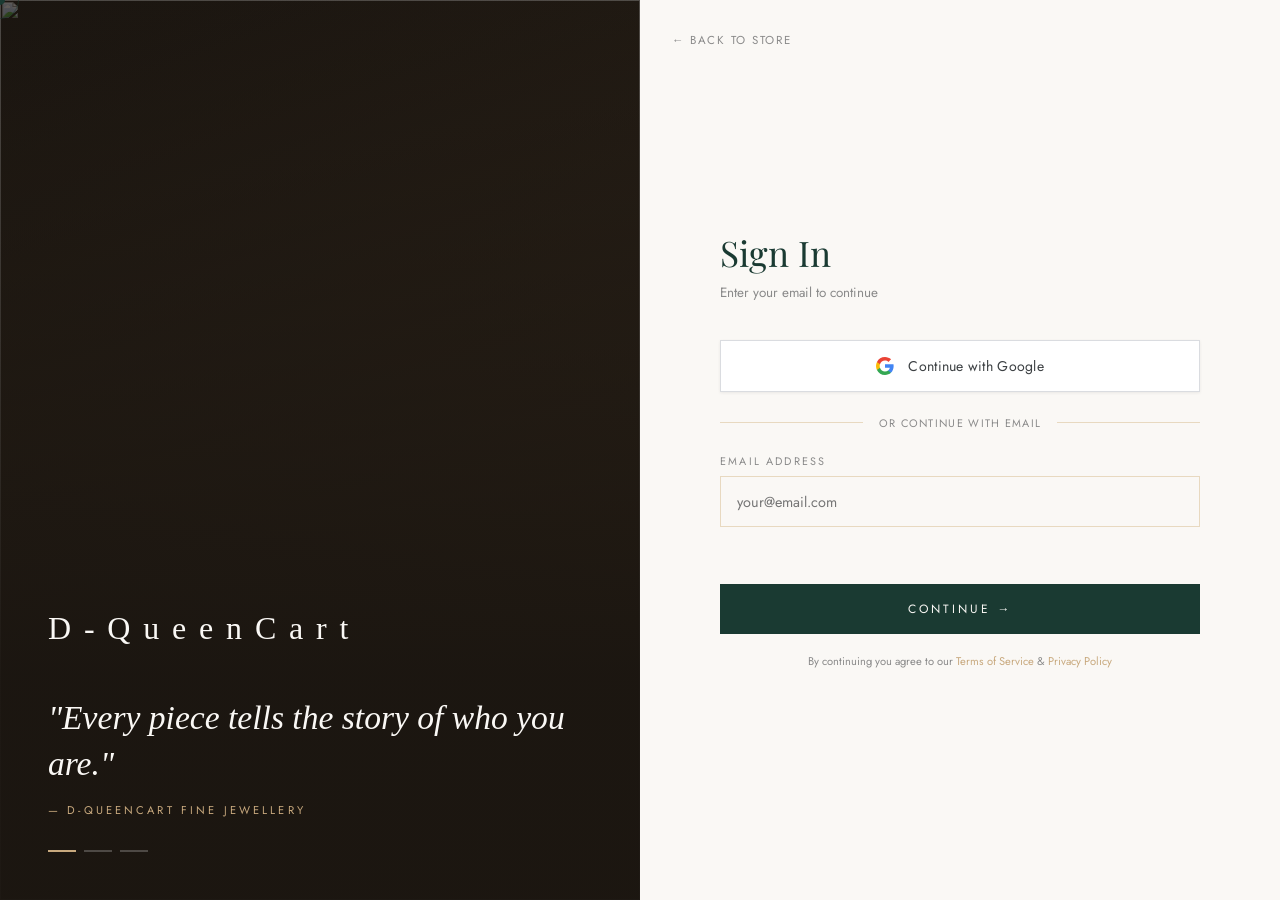
==== admin.html @ 00c786f9 "Initial commit: Add Vercel config and bug fixes for coupons, cart, admin panel" ====
<!DOCTYPE html>
<html lang="en">

<head>
  <meta charset="UTF-8" />
  <meta name="viewport" content="width=device-width,initial-scale=1.0" />
  <title>D-QueenCart — Admin Dashboard</title>
  <link rel="icon" type="image/png" href="favicon.png?v=2">
  <link rel="shortcut icon" href="favicon.png?v=2">
  <link rel="apple-touch-icon" href="favicon.png?v=2">
  <link
    href="https://fonts.googleapis.com/css2?family=Cormorant+Garamond:ital,wght@0,300;0,400&family=Jost:wght@300;400;500&display=swap"
    rel="stylesheet" />
  <script src="https://cdn.jsdelivr.net/npm/chart.js"></script>
  <style>
    :root {
      --cream: #faf8f5;
      --gold: #c8a97e;
      --gold-light: #e8d9c0;
      --dark: #1a3a32;
      --muted: #8a8a8a;
      --sidebar: #0e2a23;
      --error: #c0392b;
      --success: #27ae60
    }

    *,
    *::before,
    *::after {
      margin: 0;
      padding: 0;
      box-sizing: border-box
    }

    body {
      font-family: 'Jost', sans-serif;
      background: #f2ede6;
      color: var(--dark);
      display: flex;
      min-height: 100vh;
    }

    .sidebar {
      width: 240px;
      background: var(--sidebar);
      padding: 2rem 0;
      display: flex;
      flex-direction: column;
      flex-shrink: 0;
      position: fixed;
      top: 0;
      left: 0;
      bottom: 0;
      z-index: 100;
      overflow-y: auto
    }

    .sidebar-logo {
      font-family: 'Cormorant Garamond', serif;
      font-size: 1.5rem;
      font-weight: 300;
      letter-spacing: .3em;
      color: var(--cream);
      padding: 0 1.8rem 2rem;
      border-bottom: 1px solid rgba(255, 255, 255, .07)
    }

    .sidebar-logo small {
      display: block;
      font-family: 'Jost', sans-serif;
      font-size: .6rem;
      letter-spacing: .2em;
      color: var(--muted);
      margin-top: .2rem
    }

    .sidebar-nav {
      flex: 1;
      padding: 1.5rem 0
    }

    .nav-group-label {
      font-size: .58rem;
      letter-spacing: .25em;
      text-transform: uppercase;
      color: rgba(255, 255, 255, .3);
      padding: .5rem 1.8rem;
      margin-top: .5rem
    }

    .nav-item {
      display: flex;
      align-items: center;
      gap: .8rem;
      padding: .75rem 1.8rem;
      color: rgba(255, 255, 255, .55);
      font-size: .82rem;
      text-decoration: none;
      cursor: pointer;
      transition: all .2s;
      border-left: 2px solid transparent;
      user-select: none
    }

    .nav-item:hover {
      color: var(--cream);
      background: rgba(255, 255, 255, .04)
    }

    .nav-item.active {
      color: var(--gold);
      border-left-color: var(--gold);
      background: rgba(201, 169, 110, .07)
    }

    .nav-item .icon {
      font-size: 1rem;
      width: 20px;
      text-align: center;
      flex-shrink: 0
    }

    .sidebar-user {
      padding: 1.5rem 1.8rem;
      border-top: 1px solid rgba(255, 255, 255, .07)
    }

    .s-avatar {
      width: 36px;
      height: 36px;
      background: var(--gold);
      border-radius: 50%;
      display: flex;
      align-items: center;
      justify-content: center;
      color: white;
      font-size: .85rem;
      font-weight: 500;
      flex-shrink: 0
    }

    .s-info {
      display: flex;
      align-items: center;
      gap: .8rem
    }

    .s-name {
      font-size: .8rem;
      color: var(--cream)
    }

    .s-role {
      font-size: .65rem;
      color: var(--muted);
      letter-spacing: .1em
    }

    .main {
      flex: 1;
      margin-left: 240px;
      display: flex;
      flex-direction: column;
      min-width: 0
    }

    .topbar {
      background: white;
      padding: 1rem 2rem;
      display: flex;
      align-items: center;
      justify-content: space-between;
      border-bottom: 1px solid #ede8e0;
      position: sticky;
      top: 0;
      z-index: 50
    }

    .page-title {
      font-family: 'Cormorant Garamond', serif;
      font-size: 1.5rem;
      font-weight: 300
    }

    .topbar-right {
      display: flex;
      align-items: center;
      gap: 1rem
    }

    .topbar-btn {
      padding: .5rem 1.2rem;
      font-size: .72rem;
      letter-spacing: .15em;
      text-transform: uppercase;
      border: 1px solid var(--gold-light);
      background: transparent;
      color: var(--dark);
      cursor: pointer;
      transition: all .3s
    }

    .topbar-btn:hover {
      background: var(--dark);
      color: var(--cream);
      border-color: var(--dark)
    }

    .topbar-btn.primary {
      background: var(--gold);
      color: white;
      border-color: var(--gold)
    }

    .topbar-btn.primary:hover {
      background: var(--dark)
    }

    .notif-btn {
      width: 36px;
      height: 36px;
      border: 1px solid var(--gold-light);
      display: flex;
      align-items: center;
      justify-content: center;
      position: relative;
      cursor: pointer
    }

    .notif-dot {
      position: absolute;
      top: 6px;
      right: 6px;
      width: 7px;
      height: 7px;
      background: var(--gold);
      border-radius: 50%;
      display: none
    }

    .content {
      padding: 2rem;
      flex: 1
    }

    .panel {
      display: none
    }

    .panel.active {
      display: block
    }

    /* Stats */
    .stats-grid {
      display: grid;
      grid-template-columns: repeat(4, 1fr);
      gap: 1.2rem;
      margin-bottom: 2rem
    }

    .stat-card {
      background: white;
      padding: 1.5rem;
      border-bottom: 3px solid transparent;
      transition: border-color .3s
    }

    .stat-card:hover {
      border-bottom-color: var(--gold)
    }

    .stat-label {
      font-size: .65rem;
      letter-spacing: .2em;
      text-transform: uppercase;
      color: var(--muted);
      margin-bottom: .5rem
    }

    .stat-value {
      font-family: 'Cormorant Garamond', serif;
      font-size: 2rem;
      font-weight: 300;
      color: var(--dark)
    }

    .stat-sub {
      font-size: .72rem;
      margin-top: .3rem;
      color: var(--muted)
    }

    .stat-sub.up {
      color: var(--success)
    }

    .stat-sub.warn {
      color: #e67e22
    }

    /* Charts */
    .charts-grid {
      display: grid;
      grid-template-columns: 2fr 1fr;
      gap: 1.2rem;
      margin-bottom: 2rem
    }

    .chart-card {
      background: white;
      padding: 1.5rem
    }

    .chart-title {
      font-size: .8rem;
      letter-spacing: .15em;
      text-transform: uppercase;
      color: var(--muted);
      margin-bottom: 1.2rem
    }

    /* Card */
    .card {
      background: white;
      padding: 1.5rem;
      margin-bottom: 1.2rem
    }

    .card-header {
      display: flex;
      justify-content: space-between;
      align-items: center;
      margin-bottom: 1.2rem;
      flex-wrap: wrap;
      gap: .8rem
    }

    .card-title {
      font-size: .8rem;
      letter-spacing: .15em;
      text-transform: uppercase;
      color: var(--muted)
    }

    .tbl-wrap {
      overflow-x: auto
    }

    .table {
      width: 100%;
      border-collapse: collapse;
      min-width: 480px
    }

    .table th {
      font-size: .65rem;
      letter-spacing: .15em;
      text-transform: uppercase;
      color: var(--muted);
      text-align: left;
      padding: .6rem .8rem;
      border-bottom: 1px solid #ede8e0;
      white-space: nowrap
    }

    .table td {
      font-size: .82rem;
      padding: .75rem .8rem;
      border-bottom: 1px solid #f5f1eb;
      color: var(--dark);
      vertical-align: middle
    }

    .table tr:last-child td {
      border-bottom: none
    }

    .table tr:hover td {
      background: #faf8f4
    }

    .badge {
      display: inline-block;
      padding: .25rem .7rem;
      font-size: .65rem;
      letter-spacing: .1em;
      text-transform: uppercase;
      border-radius: 2px
    }

    .badge.pending {
      background: rgba(201, 169, 110, .15);
      color: #8a6420
    }

    .badge.confirmed {
      background: rgba(39, 174, 96, .12);
      color: #1a7a3e
    }

    .badge.shipped {
      background: rgba(52, 152, 219, .12);
      color: #1a5276
    }

    .badge.delivered {
      background: rgba(39, 174, 96, .2);
      color: #145a32
    }

    .badge.cancelled {
      background: rgba(192, 57, 43, .1);
      color: var(--error)
    }

    .badge.paid {
      background: rgba(39, 174, 96, .2);
      color: #145a32;
      cursor: pointer;
    }

    .badge.unpaid {
      background: rgba(192, 57, 43, .15);
      color: #8b2635;
      cursor: pointer;
    }

    .badge.unpaid:hover,
    .badge.paid:hover {
      filter: brightness(0.9);
      transform: scale(1.05);
    }

    .loading-cell {
      text-align: center;
      padding: 2rem;
      color: var(--muted);
      font-size: .82rem
    }

    .spinner {
      display: inline-block;
      width: 16px;
      height: 16px;
      border: 2px solid var(--gold-light);
      border-top-color: var(--gold);
      border-radius: 50%;
      animation: spin .7s linear infinite;
      vertical-align: middle;
      margin-right: .4rem
    }

    @keyframes spin {
      to {
        transform: rotate(360deg)
      }
    }

    .status-sel {
      padding: .3rem .6rem;
      border: 1px solid var(--gold-light);
      background: #f9f5ef;
      font-family: 'Jost', sans-serif;
      font-size: .75rem;
      color: var(--dark);
      outline: none;
      cursor: pointer;
      border-radius: 2px
    }

    /* Product form */
    .product-form {
      display: grid;
      grid-template-columns: 1fr 1fr;
      gap: 2rem;
      align-items: start
    }

    .fg {
      margin-bottom: 1rem
    }

    .fl {
      display: block;
      font-size: .68rem;
      letter-spacing: .2em;
      text-transform: uppercase;
      color: var(--muted);
      margin-bottom: .4rem
    }

    .fl em {
      color: var(--error);
      font-style: normal
    }

    .fi {
      width: 100%;
      padding: .75rem 1rem;
      background: #f9f5ef;
      border: 1px solid var(--gold-light);
      color: var(--dark);
      font-family: 'Jost', sans-serif;
      font-size: .88rem;
      outline: none;
      transition: border-color .3s
    }

    .fi:focus {
      border-color: var(--gold)
    }

    .fi.err {
      border-color: var(--error)
    }

    .fs {
      width: 100%;
      padding: .75rem 1rem;
      background: #f9f5ef;
      border: 1px solid var(--gold-light);
      color: var(--dark);
      font-family: 'Jost', sans-serif;
      font-size: .88rem;
      outline: none;
      cursor: pointer
    }

    .fs:focus {
      border-color: var(--gold)
    }

    .ft {
      width: 100%;
      padding: .75rem 1rem;
      background: #f9f5ef;
      border: 1px solid var(--gold-light);
      color: var(--dark);
      font-family: 'Jost', sans-serif;
      font-size: .88rem;
      outline: none;
      resize: vertical;
      min-height: 80px
    }

    .fhint {
      font-size: .68rem;
      color: var(--muted);
      margin-top: .3rem
    }

    .ferr-msg {
      font-size: .68rem;
      color: var(--error);
      margin-top: .3rem;
      display: none
    }

    .ferr-msg.show {
      display: block
    }

    .upload-zone {
      border: 2px dashed var(--gold-light);
      padding: 2.5rem;
      text-align: center;
      cursor: pointer;
      transition: border-color .3s;
      background: #faf8f4;
      position: relative
    }

    .upload-zone:hover,
    .upload-zone.drag-over {
      border-color: var(--gold);
      background: rgba(201, 169, 110, .05)
    }

    .upload-zone input {
      position: absolute;
      inset: 0;
      opacity: 0;
      cursor: pointer;
      width: 100%;
      height: 100%
    }

    .upload-icon {
      font-size: 2.5rem;
      margin-bottom: .5rem
    }

    .upload-text {
      font-size: .82rem;
      color: var(--muted);
      line-height: 1.6
    }

    .upload-preview {
      max-width: 100%;
      max-height: 200px;
      margin-top: 1rem;
      display: none;
      border: 1px solid var(--gold-light)
    }

    .btn-rmbg {
      display: none;
      margin-top: .8rem;
      padding: .5rem 1rem;
      background: rgba(201, 169, 110, .15);
      border: 1px solid var(--gold-light);
      font-size: .72rem;
      letter-spacing: .15em;
      color: var(--gold);
      cursor: pointer;
      text-transform: uppercase;
      transition: all .3s;
      width: 100%
    }

    .btn-rmbg:hover {
      background: var(--gold);
      color: white
    }

    .btn-submit {
      padding: .9rem 2rem;
      background: var(--dark);
      color: white;
      border: none;
      font-family: 'Jost', sans-serif;
      font-size: .72rem;
      letter-spacing: .2em;
      text-transform: uppercase;
      cursor: pointer;
      transition: background .3s;
      width: 100%;
      margin-top: .5rem
    }

    .btn-submit:hover {
      background: var(--gold)
    }

    .btn-submit:disabled {
      opacity: .5;
      cursor: not-allowed
    }

    .btn-sec {
      padding: .7rem 1.4rem;
      background: transparent;
      border: 1px solid var(--gold-light);
      color: var(--dark);
      font-family: 'Jost', sans-serif;
      font-size: .72rem;
      letter-spacing: .15em;
      text-transform: uppercase;
      cursor: pointer;
      transition: all .3s;
      width: 100%;
      margin-top: .5rem
    }

    .btn-sec:hover {
      border-color: var(--dark)
    }

    /* Products grid */
    .prod-grid {
      display: grid;
      grid-template-columns: repeat(3, 1fr);
      gap: 1.2rem
    }

    .prod-card {
      background: white;
      overflow: hidden;
      transition: box-shadow .2s
    }

    .prod-card:hover {
      box-shadow: 0 4px 20px rgba(0, 0, 0, .08)
    }

    .prod-card img {
      width: 100%;
      height: 180px;
      object-fit: contain;
      padding: 0.2rem;
      background: #fff;
      display: block
    }

    .prod-info {
      padding: 1rem
    }

    .prod-name {
      font-size: .88rem;
      font-weight: 500;
      margin-bottom: .2rem;
      white-space: nowrap;
      overflow: hidden;
      text-overflow: ellipsis
    }

    .prod-meta {
      font-size: .75rem;
      color: var(--muted);
      margin-bottom: .4rem
    }

    .prod-price {
      font-size: .82rem;
      color: var(--gold);
      margin-bottom: .6rem
    }

    .prod-actions {
      display: flex;
      gap: .5rem
    }

    .btn-edit {
      flex: 1;
      padding: .4rem;
      background: #f9f5ef;
      border: 1px solid var(--gold-light);
      font-size: .65rem;
      letter-spacing: .1em;
      text-transform: uppercase;
      cursor: pointer;
      transition: all .3s
    }

    .btn-edit:hover {
      background: var(--gold);
      color: white;
      border-color: var(--gold)
    }

    .btn-del {
      padding: .4rem .8rem;
      background: rgba(192, 57, 43, .08);
      border: 1px solid rgba(192, 57, 43, .2);
      font-size: .65rem;
      cursor: pointer;
      color: var(--error);
      transition: all .3s
    }

    .btn-del:hover {
      background: var(--error);
      color: white
    }

    /* Modal */
    .modal-overlay {
      position: fixed;
      inset: 0;
      background: rgba(0, 0, 0, .55);
      z-index: 9998;
      display: none;
      align-items: flex-start;
      justify-content: center;
      padding: 2rem;
      overflow-y: auto
    }

    .modal-overlay.show {
      display: flex
    }

    .modal {
      background: white;
      width: 100%;
      max-width: 620px;
      padding: 2rem;
      margin: auto
    }

    .modal-header {
      display: flex;
      justify-content: space-between;
      align-items: center;
      margin-bottom: 1.5rem;
      padding-bottom: 1rem;
      border-bottom: 1px solid var(--gold-light)
    }

    .modal-title {
      font-family: 'Cormorant Garamond', serif;
      font-size: 1.4rem;
      font-weight: 300
    }

    .modal-close {
      background: none;
      border: none;
      font-size: 1.2rem;
      cursor: pointer;
      color: var(--muted)
    }

    .modal-close:hover {
      color: var(--dark)
    }

    /* Filters */
    .search-input {
      padding: .6rem 1rem;
      border: 1px solid var(--gold-light);
      background: #f9f5ef;
      font-family: 'Jost', sans-serif;
      font-size: .82rem;
      outline: none;
      transition: border-color .3s
    }

    .search-input:focus {
      border-color: var(--gold)
    }

    /* Auth gate */
    .auth-gate {
      position: fixed;
      inset: 0;
      background: var(--sidebar);
      z-index: 9999;
      display: flex;
      align-items: center;
      justify-content: center
    }

    .ag-card {
      background: white;
      padding: 2.5rem;
      width: 420px;
      max-width: 95vw
    }

    .ag-err {
      font-size: .78rem;
      color: var(--error);
      margin-top: .6rem;
      padding: .6rem .8rem;
      background: rgba(192, 57, 43, .07);
      border: 1px solid rgba(192, 57, 43, .2);
      display: none
    }

    .ag-err.show {
      display: block
    }

    @keyframes shake {

      0%,
      100% {
        transform: translateX(0)
      }

      20%,
      60% {
        transform: translateX(-8px)
      }

      40%,
      80% {
        transform: translateX(8px)
      }
    }

    /* Toast */
    .toast {
      position: fixed;
      bottom: 2rem;
      right: 2rem;
      background: var(--dark);
      color: var(--cream);
      padding: 1rem 2rem;
      font-size: .82rem;
      z-index: 9999;
      transform: translateY(100px);
      opacity: 0;
      transition: all .4s;
      max-width: 340px
    }

    .toast.show {
      transform: translateY(0);
      opacity: 1
    }

    .toast.ok {
      background: var(--success)
    }

    .toast.bad {
      background: var(--error)
    }

    @media(max-width:1100px) {
      .stats-grid {
        grid-template-columns: repeat(2, 1fr)
      }

      .charts-grid {
        grid-template-columns: 1fr
      }

      .prod-grid {
        grid-template-columns: repeat(2, 1fr)
      }
    }

    @media(max-width:900px) {
      .product-form {
        grid-template-columns: 1fr
      }
    }

    @media(max-width:768px) {
      .sidebar {
        transform: translateX(-100%)
      }

      .main {
        margin-left: 0
      }
    }

    /* Custom Cursor */
    .cursor {
      position: fixed;
      width: 10px;
      height: 10px;
      background: var(--dark);
      border-radius: 50%;
      pointer-events: none;
      z-index: 10000;
      transform: translate(-50%, -50%);
      transition: transform 0.1s ease;
      display: none;
    }

    .cursor-follower {
      position: fixed;
      width: 38px;
      height: 38px;
      border: 1px solid var(--dark);
      border-radius: 50%;
      pointer-events: none;
      z-index: 9999;
      transform: translate(-50%, -50%);
      transition: all 0.15s ease;
      opacity: 0.5;
      display: none;
    }

    body.has-custom-cursor,
    body.has-custom-cursor *,
    body.has-custom-cursor a,
    body.has-custom-cursor button {
      cursor: none !important;
    }

    body.has-custom-cursor .cursor,
    body.has-custom-cursor .cursor-follower {
      display: block;
    }

    @media (pointer: coarse) {

      .cursor,
      .cursor-follower {
        display: none !important;
      }

      body.has-custom-cursor {
        cursor: auto !important;
      }
    }
  </style>
  <script src="luxury-ui.js"></script>
</head>

<body>

  <!-- Auth Gate Removed -->

  <!-- Edit Product Modal -->
  <div class="modal-overlay" id="editModal">
    <div class="modal">
      <div class="modal-header">
        <div class="modal-title">Edit Product</div>
        <button class="modal-close" onclick="closeEditModal()">✕</button>
      </div>
      <div class="fg"><label class="fl">Product Name <em>*</em></label><input type="text" class="fi" id="eName" /></div>
      <div style="display:grid;grid-template-columns:1fr 1fr;gap:.8rem">
        <div class="fg"><label class="fl">Category <em>*</em></label>
          <select class="fs" id="eCat">
            <option value="necklaces">Necklaces</option>
            <option value="rings">Rings</option>
            <option value="earrings">Earrings</option>
            <option value="studs">Studs</option>
            <option value="bracelets">Bracelets</option>
            <option value="anklets">Anklets</option>
            <option value="bangles">Bangles</option>
            <option value="hair-accessories">Hair Accessories</option>

            <option value="waist-chains">Waist Chains</option>
            <option value="scrunchies">Scrunchies</option>
          </select>
        </div>
      </div>
      <div style="display:grid;grid-template-columns:1fr 1fr;gap:.8rem">
        <div class="fg"><label class="fl">Price (₹) <em>*</em></label><input type="number" class="fi" id="ePrice"
            min="0" /></div>
        <div class="fg"><label class="fl">Old / MRP (₹)</label><input type="number" class="fi" id="eOldPrice" min="0" />
        </div>
      </div>
      <div style="display:grid;grid-template-columns:1fr 1fr;gap:.8rem">
        <div class="fg"><label class="fl">Badge</label>
          <select class="fs" id="eBadge">
            <option value="">None</option>
            <option value="New">New</option>
            <option value="Hot">Hot</option>
            <option value="Sale">Sale</option>
          </select>
        </div>
        <div class="fg"><label class="fl">Stock</label><input type="number" class="fi" id="eStock" min="0" /></div>
      </div>
      <div class="product-form" style="grid-template-columns: 1fr; gap: 1rem; margin-bottom: 1rem;">
        <div>
          <div class="fg">
            <label class="fl">Change Image</label>
            <div class="upload-zone" id="eUploadZone">
              <input type="file" id="eImageFile" accept="image/*" onchange="handleEditUpload(this)" />
              <div class="upload-icon">📸</div>
              <div class="upload-text">Drop image here or <strong>click to browse</strong></div>
            </div>
            <img class="upload-preview" id="eImgPrev" alt="Preview" style="max-height: 150px;" />
            <div id="eRmbgStatus" style="font-size:.68rem;margin:.4rem 0;color:var(--muted);display:none"></div>
            <button class="btn-rmbg" id="eRmbgBtn" onclick="eRemoveBackground()">✨ Remove Background (GPU)</button>
            <button class="btn-sec" id="eRmImgBtn" onclick="removeEditImage()" style="margin-top:.5rem;width:100%;font-size:.7rem;padding:.42rem;display:none">🗑️ Remove Current Image</button>
          </div>
          <div class="fg">
            <label class="fl">Or Image URL</label>
            <input type="text" class="fi" id="eImg" oninput="eImgPreview(this.value)" />
          </div>
        </div>
      </div>

      <button class="btn-submit" id="eSaveBtn" onclick="saveEdit()">Save Changes</button>
      <button class="btn-sec" onclick="closeEditModal()">Cancel</button>
    </div>
  </div>

  <div class="toast" id="toast"></div>

  <!-- Sidebar -->
  <aside class="sidebar">
    <div class="sidebar-logo">D-QueenCart <small>Admin Panel</small></div>
    <nav class="sidebar-nav">
      <div class="nav-group-label">Overview</div>
      <a class="nav-item active" onclick="showPanel('dashboard',this)"><span class="icon">📊</span> Dashboard</a>
      <a class="nav-item" onclick="showPanel('orders',this)"><span class="icon">🛍️</span> Orders <span id="pendingPill"
          style="display:none;margin-left:auto;background:var(--gold);color:white;font-size:.6rem;padding:.1rem .5rem;border-radius:10px"></span></a>
      <div class="nav-group-label">Catalogue</div>
      <a class="nav-item" onclick="showPanel('products',this)"><span class="icon">💎</span> Products</a>
      <a class="nav-item" onclick="showPanel('addProduct',this)"><span class="icon">➕</span> Add Product</a>
      <a class="nav-item" onclick="showPanel('bulkAI',this)"><span class="icon">🤖</span> AI Bulk Upload</a>
      <div class="nav-group-label">Customers</div>
      <a class="nav-item" onclick="showPanel('users',this)"><span class="icon">👥</span> Customers</a>
      <div class="nav-group-label">Settings</div>
      <a class="nav-item" href="index.html"><span class="icon">🌐</span> View Site</a>
      <a class="nav-item" onclick="logout()"><span class="icon">🚪</span> Logout</a>
    </nav>
    <div class="sidebar-user">
      <div class="s-info">
        <div class="s-avatar">A</div>
        <div>
          <div class="s-name">Admin</div>
          <div class="s-role">Super Admin</div>
        </div>
      </div>
    </div>
  </aside>

  <main class="main">
    <div class="topbar">
      <h1 class="page-title" id="panelTitle">Dashboard</h1>
      <div class="topbar-right">
        <div class="notif-btn" title="Notifications">🔔<div class="notif-dot" id="notifDot"></div>
        </div>
        <button class="topbar-btn primary"
          onclick="showPanel('addProduct',document.querySelector('[onclick*=addProduct]'))">+ Add Product</button>
      </div>
    </div>

    <div class="content">

      <!-- DASHBOARD -->
      <div class="panel active" id="panel-dashboard">
        <div class="stats-grid">
          <div class="stat-card">
            <div class="stat-label">Total Revenue</div>
            <div class="stat-value" id="sRevenue">—</div>
            <div class="stat-sub up" id="sRevSub">Loading…</div>
          </div>
          <div class="stat-card">
            <div class="stat-label">Total Orders</div>
            <div class="stat-value" id="sOrders">—</div>
            <div class="stat-sub warn" id="sOrdSub">Loading…</div>
          </div>
          <div class="stat-card">
            <div class="stat-label">Customers</div>
            <div class="stat-value" id="sUsers">—</div>
            <div class="stat-sub" id="sUserSub">Loading…</div>
          </div>
          <div class="stat-card">
            <div class="stat-label">Products</div>
            <div class="stat-value" id="sProds">—</div>
            <div class="stat-sub" id="sProdSub">Loading…</div>
          </div>
        </div>
        <div class="charts-grid">
          <div class="chart-card">
            <div class="chart-title">Revenue by Category (₹)</div><canvas id="revenueChart" height="110"></canvas>
          </div>
          <div class="chart-card">
            <div class="chart-title">Orders by Status</div><canvas id="statusChart" height="110"></canvas>
          </div>
        </div>
        <div class="card">
          <div class="card-header">
            <div class="card-title">Recent Orders</div>
            <button class="topbar-btn" onclick="showPanel('orders',document.querySelector('[onclick*=orders]'))">View
              All →</button>
          </div>
          <div class="tbl-wrap">
            <table class="table">
              <thead>
                <tr>
                  <th>ID</th>
                  <th>Customer</th>
                  <th>Items</th>
                  <th>Total</th>
                  <th>Status</th>
                  <th>Payment</th>
                  <th>Date</th>
                </tr>
              </thead>
              <tbody id="recentBody">
                <tr>
                  <td colspan="6" class="loading-cell"><span class="spinner"></span> Loading…</td>
                </tr>
              </tbody>
            </table>
          </div>
        </div>
      </div>

      <!-- ORDERS -->
      <div class="panel" id="panel-orders">
        <div class="card">
          <div class="card-header">
            <div class="card-title">All Orders (<span id="orderCount">0</span>)</div>
            <div style="display:flex;gap:.6rem;flex-wrap:wrap">
              <select class="search-input" id="ordStatusFilter" onchange="filterOrders()" style="width:auto">
                <option value="">All Statuses</option>
                <option value="pending">Pending</option>
                <option value="confirmed">Confirmed</option>
                <option value="shipped">Shipped</option>
                <option value="delivered">Delivered</option>
                <option value="cancelled">Cancelled</option>
              </select>
              <input class="search-input" id="ordSearch" placeholder="Search customer…" oninput="filterOrders()"
                style="width:200px" />
            </div>
          </div>
          <div class="tbl-wrap">
            <table class="table">
              <thead>
                <tr>
                  <th>ID</th>
                  <th>Customer</th>
                  <th>Phone</th>
                  <th>Items</th>
                  <th>Total</th>
                  <th>Status</th>
                  <th>Payment</th>
                  <th>Date</th>
                  <th></th>
                </tr>
              </thead>
              <tbody id="ordersBody">
                <tr>
                  <td colspan="8" class="loading-cell"><span class="spinner"></span> Loading…</td>
                </tr>
              </tbody>
            </table>
          </div>
        </div>
      </div>

      <!-- PRODUCTS -->
      <div class="panel" id="panel-products">
        <div class="card">
          <div class="card-header">
            <div class="card-title">All Products (<span id="prodCount">0</span>)</div>
            <div style="display:flex;gap:.6rem;flex-wrap:wrap">
              <select class="search-input" id="prodCatFilter" onchange="filterProducts()" style="width:auto">
                <option value="">All Categories</option>
                <option value="necklaces">Necklaces</option>
                <option value="rings">Rings</option>
                <option value="earrings">Earrings</option>
                <option value="studs">Studs</option>
                <option value="bracelets">Bracelets</option>
                <option value="anklets">Anklets</option>
                <option value="bangles">Bangles</option>
                <option value="hair-accessories">Hair Accessories</option>

                <option value="waist-chains">Waist Chains</option>
                <option value="scrunchies">Scrunchies</option>
              </select>
              <input class="search-input" id="prodSearch" placeholder="Search name…" oninput="filterProducts()"
                style="width:180px" />
              <button class="topbar-btn primary"
                onclick="showPanel('addProduct',document.querySelector('[onclick*=addProduct]'))">+ Add New</button>
            </div>
          </div>
          <div class="prod-grid" id="prodGrid">
            <div style="grid-column:1/-1;text-align:center;padding:3rem;color:var(--muted)"><span
                class="spinner"></span> Loading…</div>
          </div>
        </div>
      </div>

      <!-- ADD PRODUCT -->
      <div class="panel" id="panel-addProduct">
        <div class="card">
          <div class="card-header">
            <div class="card-title">Add New Product</div>
          </div>
          <div class="product-form">
            <div>
              <div class="fg">
                <label class="fl">Product Image</label>
                <div class="upload-zone" id="uploadZone">
                  <input type="file" id="imageFile" accept="image/*" onchange="handleUpload(this)" />
                  <div class="upload-icon">📸</div>
                  <div class="upload-text">Drop image here or <strong>click to browse</strong><br />JPG, PNG, WEBP — Max
                    5MB</div>
                </div>
                <img class="upload-preview" id="imgPreview" alt="Preview" />
                <div id="rmbgStatus" style="font-size:.68rem;margin:.4rem 0;color:var(--muted);display:none"></div>
                <button class="btn-rmbg" id="rmbgBtn" onclick="removeBackground()">✨ Remove Background (GPU)</button>
              </div>
              <div class="fg">
                <label class="fl">Or Paste Image URL</label>
                <input type="text" class="fi" id="pImgUrl" placeholder="https://…" oninput="previewUrl(this.value)" />
                <div class="fhint">Unsplash, Cloudinary, or any public image URL</div>
              </div>
            </div>
            <div>
              <div class="fg">
                <label class="fl">Product Name <em>*</em></label>
                <input type="text" class="fi" id="pName" placeholder="e.g. Celestial Gold Necklace" />
                <div class="ferr-msg" id="pNameErr">Name is required</div>
              </div>
              <div class="fg">
                <label class="fl">Category <em>*</em></label>
                <select class="fs" id="pCat">
                  <option value="">Select Category</option>
                  <option value="necklaces">Necklaces</option>
                  <option value="rings">Rings</option>
                  <option value="earrings">Earrings</option>
                  <option value="studs">Studs</option>
                  <option value="bracelets">Bracelets</option>
                  <option value="anklets">Anklets</option>
                  <option value="bangles">Bangles</option>
                  <option value="hair-accessories">Hair Accessories</option>
                  <option value="waist-chains">Waist Chains</option>
                  <option value="scrunchies">Scrunchies</option>
                </select>
                <div class="ferr-msg" id="pCatErr">Category is required</div>
              </div>
              <div style="display:grid;grid-template-columns:1fr 1fr;gap:.8rem">
                <div class="fg">
                  <label class="fl">Price (₹) <em>*</em></label>
                  <input type="number" class="fi" id="pPrice" placeholder="1999" min="1" />
                  <div class="ferr-msg" id="pPriceErr">Valid price required</div>
                </div>
                <div class="fg">
                  <label class="fl">Old / MRP (₹)</label>
                  <input type="number" class="fi" id="pOldPrice" placeholder="2499" min="0" />
                  <div class="fhint">Leave blank if no discount</div>
                </div>
              </div>
              <div style="display:grid;grid-template-columns:1fr 1fr;gap:.8rem">
                <div class="fg"><label class="fl">Badge</label>
                  <select class="fs" id="pBadge">
                    <option value="">None</option>
                    <option value="New">New</option>
                    <option value="Hot">Hot</option>
                    <option value="Sale">Sale</option>
                  </select>
                </div>
              </div>

              <div style="display:grid;grid-template-columns:1fr 1fr;gap:.8rem">
                <div class="fg"><label class="fl">Stock Qty</label><input type="number" class="fi" id="pStock"
                    placeholder="50" min="0" /></div>
              </div>
              <button class="btn-submit" id="addBtn" onclick="addProduct()">Save Product →</button>
            </div>
          </div>
        </div>
      </div>

      <!-- CUSTOMERS -->
      <div class="panel" id="panel-users">
        <div class="card">
          <div class="card-header">
            <div class="card-title">Customers (<span id="userCount">0</span>)</div>
            <div style="display:flex;gap:.6rem;flex-wrap:wrap">
              <input class="search-input" id="userSearch" placeholder="Search customer…" oninput="filterUsers()"
                style="width:200px" />
            </div>
          </div>
          <div class="tbl-wrap">
            <table class="table">
              <thead>
                <tr>
                  <th>Name</th>
                  <th>Email</th>
                  <th>Phone</th>
                  <th>Registered Date</th>
                  <th>Orders Count</th>
                </tr>
              </thead>
              <tbody id="usersBody">
                <tr>
                  <td colspan="5" class="loading-cell"><span class="spinner"></span> Loading…</td>
                </tr>
              </tbody>
            </table>
          </div>
        </div>
      </div>

      <!-- AI BULK UPLOAD -->
      <div class="panel" id="panel-bulkAI">
        <div class="card">
          <div class="card-header">
            <div class="card-title">AI Powered Batch Migration</div>
          </div>
          <div class="content-body" style="padding: 2rem;">
            
            <!-- API Key Section -->
            <div class="card" style="background: rgba(200, 169, 126, 0.05); border: 1px dashed var(--gold-light); margin-bottom: 2rem;">
              <div style="padding: 1.5rem;">
                <label class="fl">Groq API Key <small>(Free Tier Llama 3.2 Vision)</small></label>
                <div style="display:flex; gap: 0.8rem;">
                  <input type="password" class="fi" id="groqKey" placeholder="Paste your API key from GroqCloud..." />
                  <button class="topbar-btn primary" onclick="saveGroqKey()">Save Key</button>
                </div>
                <div class="fhint" style="margin-top: 0.5rem;">Get yours incredibly fast and free at <a href="https://console.groq.com/keys" target="_blank" style="color:var(--gold)">console.groq.com/keys</a></div>
              </div>
            </div>

            <div class="product-form" style="grid-template-columns: 1fr 1.5fr;">
              <!-- Left: Configuration -->
              <div style="padding-right: 2rem; border-right: 1px solid #eee;">
                <h3 style="font-family:'Cormorant Garamond'; margin-bottom: 1.5rem;">Batch Settings</h3>
                <div class="fg">
                  <label class="fl">Price for this Batch (₹) <em>*</em></label>
                  <input type="number" class="fi" id="bulkPrice" placeholder="e.g. 1499" />
                </div>
                <div class="fg">
                  <label class="fl">Old Price / MRP (₹)</label>
                  <input type="number" class="fi" id="bulkOldPrice" placeholder="e.g. 2999" />
                </div>
                <div class="fg">
                  <label class="fl">Default Stock</label>
                  <input type="number" class="fi" id="bulkStock" value="50" />
                </div>
                <div class="fg" style="margin-top: 1rem;">
                  <label class="fl">Category</label>
                  <select class="fi" id="bulkCategoryOverride">
                    <option value="auto">Auto-Detect (AI)</option>
                    <option value="necklaces">Necklaces</option>
                    <option value="rings">Rings</option>
                    <option value="earrings">Earrings</option>
                    <option value="studs">Studs</option>
                    <option value="bracelets">Bracelets</option>
                    <option value="anklets">Anklets</option>
                    <option value="bangles">Bangles</option>
                    <option value="hair-accessories">Hair Accessories</option>
                    <option value="waist-chains">Waist Chains</option>
                    <option value="scrunchies">Scrunchies</option>
                  </select>
                </div>
                
                <!-- Remove Background Toggle -->
                <div class="fg" style="margin-top: 1.5rem;">
                  <label class="fl" style="margin-bottom: 0.6rem;">Image Processing</label>
                  <div style="background: rgba(200,169,126,0.07); border: 1px solid rgba(200,169,126,0.25); border-radius: 10px; padding: 0.9rem 1rem; display: flex; align-items: center; justify-content: space-between; gap: 1rem; cursor: pointer;" onclick="document.getElementById('bulkRemoveBg').click()">
                    <div>
                      <div style="font-size: 0.82rem; font-weight: 600; color: var(--dark);">✨ Remove Background (GPU)</div>
                      <div style="font-size: 0.68rem; color: var(--muted); margin-top: 0.2rem;">Requires <code style="background:#f0ebe2;padding:1px 4px;border-radius:3px;">python bg_server.py</code> running</div>
                    </div>
                    <label style="position:relative;display:inline-block;width:42px;height:22px;flex-shrink:0;cursor:pointer;" onclick="event.stopPropagation()">
                      <input type="checkbox" id="bulkRemoveBg" style="opacity:0;width:0;height:0;" onchange="onBulkRemoveBgToggle(this)" />
                      <span id="bulkRemoveBgTrack" style="position:absolute;top:0;left:0;right:0;bottom:0;background:#ccc;border-radius:22px;transition:background 0.2s;"></span>
                      <span id="bulkRemoveBgThumb" style="position:absolute;top:3px;left:3px;width:16px;height:16px;background:#fff;border-radius:50%;transition:transform 0.2s;box-shadow:0 1px 3px rgba(0,0,0,0.3);"></span>
                    </label>
                  </div>
                  <div id="bulkRmbgStatus" style="font-size:0.68rem;margin-top:0.4rem;color:var(--muted);display:none;"></div>
                </div>

                <h3 style="font-family:'Cormorant Garamond'; margin-top: 2rem; margin-bottom: 1rem;">Select Products</h3>
                <div class="upload-zone" id="bulkUploadZone" style="height: 150px;">
                  <input type="file" id="bulkFiles" accept="image/*" multiple onchange="handleBulkSelect(this)" />
                  <div class="upload-icon">📸</div>
                  <div class="upload-text">Select up to 20 images <br><strong>to start AI processing</strong></div>
                </div>
                
                <button class="btn-submit" id="startBulkBtn" style="margin-top: 1.5rem; width: 100%;" onclick="startBulkProcess()" disabled>Start AI Migration →</button>
              </div>

              <!-- Right: Live Log -->
              <div style="padding-left: 2rem;">
                <div style="display:flex; justify-content: space-between; align-items: baseline;">
                  <h3 style="font-family:'Cormorant Garamond'; margin-bottom: 1rem;">Processing Log</h3>
                  <div id="bulkProgressStatus" style="font-size: 0.75rem; color: var(--gold); font-weight: 500;">Ready</div>
                </div>
                
                <div id="bulkLog" style="height: 400px; overflow-y: auto; background: #fff; border-radius: 8px; padding: 1rem; font-family: monospace; font-size: 0.7rem; color: #555; border: 1px solid #eee;">
                  <div style="color: #999; text-align: center; margin-top: 4rem;">Drop files on the left to begin...</div>
                </div>

                <div id="bulkProgressBar" style="width: 100%; background: #eee; height: 4px; border-radius: 2px; margin-top: 1rem; overflow: hidden;">
                  <div id="bulkProgressInner" style="width: 0%; height: 100%; background: var(--gold); transition: width 0.3s ease;"></div>
                </div>
              </div>
            </div>

          </div>
        </div>
      </div>

    </div>
  </main>

  <script src="https://www.gstatic.com/firebasejs/9.22.0/firebase-app-compat.js"></script>
  <script src="https://www.gstatic.com/firebasejs/9.22.0/firebase-auth-compat.js"></script>
  <script src="https://www.gstatic.com/firebasejs/9.22.0/firebase-firestore-compat.js"></script>
  <script src="https://www.gstatic.com/firebasejs/9.22.0/firebase-storage-compat.js"></script>
  <script src="https://cdnjs.cloudflare.com/ajax/libs/crypto-js/4.1.1/crypto-js.min.js"></script>
  <script src="firebase-config.js"></script>
  <script>
    // ═══════════════════════════════════════════════════════════
    //  D-QueenCart Admin — Fully Dynamic (Firebase-backed)
    // ═══════════════════════════════════════════════════════════

    const ADMIN_EMAIL = 'admin@D-QueenCart.in';
    const ADMIN_PASS = 'Priya!@Dharshini#Perumal@30091987%&*';
    // REMOVE_BG_KEY removed — now using browser-based AI for free unlimited removals

    // ── Cloudinary Config (FREE image hosting — no billing needed) ──────────
    // 1. Sign up free at https://cloudinary.com
    // 2. Copy your Cloud Name from the dashboard
    // 3. Go to Settings → Upload → Upload presets → Add preset → set Signing Mode: Unsigned
    // 4. Copy the preset name and paste below
    const CLOUDINARY_CLOUD = 'denvgpdwu';    // e.g. 'dxyz123abc'
    const CLOUDINARY_PRESET = 'dqueencart_unsigned'; // e.g. 'dqueencart_unsigned'
    const CLOUDINARY_API_KEY = '688671146632711'; // FILL THIS TO ENABLE DELETION
    const CLOUDINARY_API_SECRET = 'Ld86aKhw2w8CDh91DhyIqG0m_Ik'; // FILL THIS TO ENABLE DELETION
    const CLOUDINARY_OK = () => CLOUDINARY_CLOUD !== 'YOUR_CLOUD_NAME' && CLOUDINARY_PRESET !== 'YOUR_UPLOAD_PRESET';

    let allOrders = [];
    let allProducts = [];
    let allUsers = [];
    let editingId = null;
    let uploadedData = null;
    let editUploadedData = null; // for edit modal
    let rChart, sChart;

    const dbOk = () => typeof db !== 'undefined' && db;

    // ── Auth ──────────────────────────────────────────────────
    window.addEventListener('DOMContentLoaded', () => {
      const hasAdminSession = sessionStorage.getItem('D-QueenCart_admin') === '1';
      const storedUser = JSON.parse(localStorage.getItem('dqueencart_user') || 'null');
      const hasAdminLocal = storedUser && storedUser.role === 'admin';

      if (hasAdminSession || hasAdminLocal) {
        // Ensure sessionStorage is always in sync when localStorage has admin role
        if (hasAdminLocal && !hasAdminSession) {
          sessionStorage.setItem('D-QueenCart_admin', '1');
        }
        // Also verify with Firebase auth if available
        if (typeof firebase !== 'undefined' && firebase.apps && firebase.apps.length > 0) {
          firebase.auth().onAuthStateChanged(u => {
            if (u && u.email === ADMIN_EMAIL) {
              sessionStorage.setItem('D-QueenCart_admin', '1');
              // Update sidebar avatar with user name
              const sName = document.querySelector('.s-name');
              if (sName) sName.textContent = u.displayName || 'Admin';
            }
          });
        }
        initDashboard();
        loadGroqKey();
      } else {
        window.location.replace('auth.html');
      }
    });

    function logout() {
      if (typeof firebase !== 'undefined' && firebase.apps && firebase.apps.length > 0) {
        firebase.auth().signOut().catch(() => { });
      }
      sessionStorage.removeItem('D-QueenCart_admin');
      localStorage.removeItem('dqueencart_user');
      window.location.href = 'auth.html';
    }

    // ── Panel nav ─────────────────────────────────────────────
    function showPanel(name, el) {
      document.querySelectorAll('.panel').forEach(p => p.classList.remove('active'));
      document.querySelectorAll('.nav-item').forEach(n => n.classList.remove('active'));
      document.getElementById('panel-' + name).classList.add('active');
      if (el) el.classList.add('active');
      const titles = { dashboard: 'Dashboard', orders: 'Orders', products: 'Products', addProduct: 'Add Product', users: 'Customers', bulkAI: 'AI Bulk Migration' };
      document.getElementById('panelTitle').textContent = titles[name] || name;
      if (name === 'orders') renderOrdersPanel();
      if (name === 'products') renderProds();
      if (name === 'users') renderUsersPanel();
      if (name === 'dashboard') refreshStats();
    }

    // ═══════════════════════════════════════════════════════════
    //  INIT — load all collections concurrently
    // ═══════════════════════════════════════════════════════════
    async function initDashboard() {
      try {
        // Use a 5s timeout for fetching data so UI doesn't hang forever
        await Promise.race([
          Promise.all([fetchOrders(), fetchProducts(), fetchUsers()]),
          new Promise((_, reject) => setTimeout(() => reject(new Error('Init Timed Out')), 5000))
        ]);
      } catch (e) {
        console.warn('Dashboard init using existing/local data:', e.message);
      }
      refreshStats();
    }

    async function fetchOrders() {
      if (!dbOk()) return;
      try {
        const snap = await db.collection('orders').orderBy('createdAt', 'desc').get();
        allOrders = snap.docs.map(d => ({ _id: d.id, ...d.data() }));
      } catch (e) { console.warn('orders:', e.message); }
    }
    async function fetchProducts() {
      const loc = JSON.parse(localStorage.getItem('dqueencart_products') || '[]');
      if (loc.length) allProducts = loc;
      if (!dbOk()) return;
      try {
        const snap = await db.collection('products').orderBy('createdAt', 'desc').get();
        if (snap.docs.length > 0) {
          allProducts = snap.docs.map(d => ({ _id: d.id, ...d.data() }));
          localStorage.setItem('dqueencart_products', JSON.stringify(allProducts));
        }
      } catch (e) { console.warn('products (using local fallback):', e.message); }
    }
    async function fetchUsers() {
      if (!dbOk()) return;
      try {
        const snap = await db.collection('users').orderBy('createdAt', 'desc').get();
        allUsers = snap.docs.map(d => ({ _id: d.id, ...d.data() }));
      } catch (e) { console.warn('users:', e.message); }
    }

    // ═══════════════════════════════════════════════════════════
    //  DASHBOARD — live computed stats + charts
    // ═══════════════════════════════════════════════════════════
    function refreshStats() {
      const nonCancelled = allOrders.filter(o => o.status !== 'cancelled');
      const revenue = nonCancelled.reduce((a, o) => a + Number(o.total || 0), 0);
      const pending = allOrders.filter(o => o.status === 'pending').length;
      const delivered = allOrders.filter(o => o.status === 'delivered').length;
      const outOfStock = allProducts.filter(p => Number(p.stock) === 0).length;

      document.getElementById('sRevenue').textContent = '₹' + revenue.toLocaleString();
      document.getElementById('sRevSub').textContent = delivered + ' orders delivered';
      document.getElementById('sOrders').textContent = allOrders.length;
      document.getElementById('sOrdSub').textContent = pending + ' pending';
      document.getElementById('sUsers').textContent = allUsers.length;
      document.getElementById('sUserSub').textContent = 'Registered customers';
      document.getElementById('sProds').textContent = allProducts.length;
      document.getElementById('sProdSub').textContent = outOfStock > 0 ? outOfStock + ' out of stock' : 'All in stock';

      // Pending pill in sidebar
      const pill = document.getElementById('pendingPill');
      const dot = document.getElementById('notifDot');
      if (pending > 0) { pill.textContent = pending; pill.style.display = 'inline-block'; dot.style.display = 'block'; }
      else { pill.style.display = 'none'; dot.style.display = 'none'; }

      renderRecentOrders();
      buildCharts();
    }

    function renderRecentOrders() {
      const body = document.getElementById('recentBody');
      const rows = allOrders.slice(0, 8);
      if (!rows.length) { body.innerHTML = '<tr><td colspan="6" class="loading-cell">No orders yet.</td></tr>'; return; }
      body.innerHTML = rows.map(o => `
    <tr>
      <td><strong>${o._id.slice(-6).toUpperCase()}</strong></td>
      <td>${(o.customer && o.customer.name) || o.customer || '—'}</td>
      <td>${itemsSummary(o.items)}</td>
      <td>₹${Number(o.total || 0).toLocaleString()}</td>
      <td><span class="badge ${o.status || 'pending'}">${o.status || 'pending'}</span></td>
      <td><span class="badge ${o.paymentStatus || 'unpaid'}" onclick="togglePayment('${o._id}', event)">${(o.paymentMethod || 'COD')}: ${cap(o.paymentStatus || 'unpaid')}</span></td>
      <td>${fmtDate(o.createdAt)}</td>
    </tr>`).join('');
    }

    function buildCharts() {
      const pal = ['#c9a96e', '#e8d5b0', '#b8905e', '#d4b882', '#a07040', '#c0a060'];

      // Revenue by category
      const catRev = {};
      allOrders.filter(o => o.status !== 'cancelled').forEach(o => {
        (o.items || []).forEach(it => { const c = it.category || 'other'; catRev[c] = (catRev[c] || 0) + Number(it.price || 0) * Number(it.qty || 1); });
      });
      const cLabels = Object.keys(catRev).map(c => c.charAt(0).toUpperCase() + c.slice(1));
      const cVals = Object.values(catRev);

      if (rChart) rChart.destroy();
      try {
        rChart = new Chart(document.getElementById('revenueChart'), {
          type: 'bar',
          data: { labels: cLabels.length ? cLabels : ['No data'], datasets: [{ label: '₹', data: cVals.length ? cVals : [0], backgroundColor: pal, borderWidth: 0, borderRadius: 2 }] },
          options: { responsive: true, plugins: { legend: { display: false } }, scales: { y: { grid: { color: '#f0ebe2' }, ticks: { color: '#7a6f63', callback: v => '₹' + v.toLocaleString() } } } }
        });
      } catch { }

      // Orders by status
      const stCounts = { pending: 0, confirmed: 0, shipped: 0, delivered: 0, cancelled: 0 };
      allOrders.forEach(o => { if (stCounts[o.status] !== undefined) stCounts[o.status]++; });
      const sL = Object.keys(stCounts).filter(k => stCounts[k] > 0).map(k => k.charAt(0).toUpperCase() + k.slice(1));
      const sV = Object.keys(stCounts).filter(k => stCounts[k] > 0).map(k => stCounts[k]);

      if (sChart) sChart.destroy();
      try {
        sChart = new Chart(document.getElementById('statusChart'), {
          type: 'doughnut',
          data: { labels: sL.length ? sL : ['No Orders'], datasets: [{ data: sV.length ? sV : [1], backgroundColor: pal, borderWidth: 0 }] },
          options: { responsive: true, plugins: { legend: { position: 'bottom', labels: { color: '#7a6f63', font: { size: 11 } } } } }
        });
      } catch { }
    }

    // ═══════════════════════════════════════════════════════════
    //  ORDERS — live status updates + delete
    // ═══════════════════════════════════════════════════════════
    function renderOrdersPanel(list) {
      const data = list || allOrders;
      document.getElementById('orderCount').textContent = allOrders.length;
      const body = document.getElementById('ordersBody');
      if (!data.length) { body.innerHTML = '<tr><td colspan="8" class="loading-cell">No orders found.</td></tr>'; return; }
      body.innerHTML = data.map(o => `
    <tr>
      <td><strong>${o._id.slice(-6).toUpperCase()}</strong></td>
      <td>${(o.customer && o.customer.name) || o.customer || '—'}</td>
      <td>${(o.customer && o.customer.phone) || o.phone || '—'}</td>
      <td style="max-width:180px;white-space:nowrap;overflow:hidden;text-overflow:ellipsis">${itemsSummary(o.items)}</td>
      <td><strong>₹${Number(o.total || 0).toLocaleString()}</strong></td>
      <td>
        <select class="status-sel" onchange="updateStatus('${o._id}',this.value)">
          ${['pending', 'confirmed', 'shipped', 'delivered', 'cancelled'].map(s => `<option value="${s}"${o.status === s ? ' selected' : ''}>${cap(s)}</option>`).join('')}
        </select>
      </td>
      <td>
        <span class="badge ${o.paymentStatus || 'unpaid'}" onclick="togglePayment('${o._id}')" title="Click to toggle payment status">
          ${o.paymentMethod || 'COD'}: ${cap(o.paymentStatus || 'unpaid')}
        </span>
      </td>
      <td>${fmtDate(o.createdAt)}</td>
      <td><button class="btn-del" onclick="delOrder('${o._id}')">Del</button></td>
    </tr>`).join('');
    }

    function filterOrders() {
      const status = document.getElementById('ordStatusFilter').value;
      const q = document.getElementById('ordSearch').value.toLowerCase();
      let f = status ? allOrders.filter(o => o.status === status) : [...allOrders];
      if (q) f = f.filter(o => ((o.customer && o.customer.name) || o.customer || '').toLowerCase().includes(q));
      renderOrdersPanel(f);
    }

    async function updateStatus(id, val) {
      if (!dbOk()) { toast('Firebase not connected', 'bad'); return; }
      try {
        await db.collection('orders').doc(id).update({ status: val, updatedAt: new Date().toISOString() });
        const o = allOrders.find(x => x._id === id); if (o) o.status = val;
        // Update pending pill
        const p = allOrders.filter(o => o.status === 'pending').length;
        const pill = document.getElementById('pendingPill');
        pill.textContent = p; pill.style.display = p > 0 ? 'inline-block' : 'none';
        toast('Status → ' + cap(val), 'ok');
      } catch (e) { toast('Update failed: ' + e.message, 'bad'); }
    }

    async function togglePayment(id, e) {
      if (e) e.stopPropagation();
      if (!dbOk()) { toast('Firebase not connected', 'bad'); return; }
      const o = allOrders.find(x => x._id === id);
      if (!o) return;

      const newStatus = (o.paymentStatus === 'paid') ? 'unpaid' : 'paid';
      try {
        await db.collection('orders').doc(id).update({ paymentStatus: newStatus });
        o.paymentStatus = newStatus;
        renderOrdersPanel();
        renderRecentOrders();
        toast('Payment → ' + cap(newStatus), 'ok');
      } catch (e) { toast('Update failed: ' + e.message, 'bad'); }
    }

    async function delOrder(id) {
      if (!confirm('Delete this order permanently?')) return;
      if (!dbOk()) { toast('Firebase not connected', 'bad'); return; }
      try {
        await db.collection('orders').doc(id).delete();
        allOrders = allOrders.filter(o => o._id !== id);
        renderOrdersPanel(); refreshStats();
        toast('Order deleted', 'ok');
      } catch (e) { toast('Delete failed: ' + e.message, 'bad'); }
    }

    // ═══════════════════════════════════════════════════════════
    //  PRODUCTS — full CRUD
    // ═══════════════════════════════════════════════════════════
    function renderProds(list) {
      const data = list || allProducts;
      document.getElementById('prodCount').textContent = allProducts.length;
      const grid = document.getElementById('prodGrid');
      if (!data.length) {
        grid.innerHTML = '<div style="grid-column:1/-1;text-align:center;padding:4rem;color:var(--muted)"><div style="font-size:3rem;opacity:.2;margin-bottom:1rem">💎</div><p>No products yet. Add your first one!</p></div>';
        return;
      }
      grid.innerHTML = data.map(p => `
    <div class="prod-card">
      <img src="${p.image || 'https://images.unsplash.com/photo-1599643471487-463d1a8e10b1?w=400&q=80'}"
           alt="${p.name || ''}"
           onerror="this.src='https://images.unsplash.com/photo-1599643471487-463d1a8e10b1?w=400&q=80'"
           loading="lazy"/>
      <div class="prod-info">
        <div class="prod-name" title="${p.name || ''}">${p.name || 'Unnamed'}</div>
        <div class="prod-meta">${cap(p.category || '—')} ${p.badge ? '· <b>' + p.badge + '</b>' : ''}</div>
        <div class="prod-price">₹${Number(p.price || 0).toLocaleString()}${p.oldPrice ? ' <span style="text-decoration:line-through;color:var(--muted);font-size:.75rem">₹' + Number(p.oldPrice).toLocaleString() + '</span>' : ''}</div>
        <div style="font-size:.72rem;color:var(--muted);margin-bottom:.6rem">Stock: ${p.stock != null ? p.stock : '—'}</div>
        <div class="prod-actions">
          <button class="btn-edit" onclick="openEdit('${p._id}')">Edit</button>
          <button class="btn-del"  onclick="delProduct('${p._id}')">Del</button>
        </div>
      </div>
    </div>`).join('');
    }

    function filterProducts() {
      const cat = document.getElementById('prodCatFilter').value;
      const q = document.getElementById('prodSearch').value.toLowerCase();
      let f = cat ? allProducts.filter(p => p.category === cat) : [...allProducts];
      if (q) f = f.filter(p => (p.name || '').toLowerCase().includes(q));
      renderProds(f);
    }

    async function addProduct() {
      const name = document.getElementById('pName').value.trim();
      const cat = document.getElementById('pCat').value;
      const price = document.getElementById('pPrice').value;

      // Clear errors
      ['pNameErr', 'pCatErr', 'pPriceErr'].forEach(id => document.getElementById(id).classList.remove('show'));
      ['pName', 'pCat', 'pPrice'].forEach(id => document.getElementById(id).classList.remove('err'));
      let ok = true;
      if (!name) { document.getElementById('pNameErr').classList.add('show'); document.getElementById('pName').classList.add('err'); ok = false; }
      if (!cat) { document.getElementById('pCatErr').classList.add('show'); document.getElementById('pCat').classList.add('err'); ok = false; }
      if (!price || Number(price) <= 0) { document.getElementById('pPriceErr').classList.add('show'); document.getElementById('pPrice').classList.add('err'); ok = false; }
      if (!ok) return;

      const btn = document.getElementById('addBtn');
      btn.disabled = true; btn.textContent = 'Uploading image…';

      // ── Step 1: Resolve final image URL ────────────────────────────────────
      let finalImgUrl = document.getElementById('pImgUrl').value.trim();

      // If a Cloudinary URL was already set during file pick, use it
      if (!finalImgUrl && uploadedData && uploadedData.startsWith('https://res.cloudinary.com')) {
        finalImgUrl = uploadedData;
      }

      // If we still have a raw base64/blob (fallback path), try Cloudinary now
      if (!finalImgUrl && uploadedData && CLOUDINARY_OK()) {
        btn.textContent = 'Uploading image…';
        try {
          const res = await fetch(uploadedData);
          const blob = await res.blob();
          const fd = new FormData();
          fd.append('file', blob);
          fd.append('upload_preset', CLOUDINARY_PRESET);
          fd.append('folder', 'dqueencart-products');
          const up = await fetch(`https://api.cloudinary.com/v1_1/${CLOUDINARY_CLOUD}/image/upload`, { method: 'POST', body: fd });
          const json = await up.json();
          if (json.secure_url) finalImgUrl = json.secure_url;
          else throw new Error(json.error?.message || 'Upload failed');
        } catch (uploadErr) {
          toast('Cloudinary upload failed: ' + uploadErr.message, 'bad');
          btn.disabled = false; btn.textContent = 'Save Product →';
          return;
        }
        btn.textContent = 'Saving…';
      }

      if (!finalImgUrl && uploadedData) finalImgUrl = uploadedData; // absolute last resort (base64)
      if (!finalImgUrl) finalImgUrl = 'https://images.unsplash.com/photo-1599643471487-463d1a8e10b1?w=400&q=80';

      // ── Step 2: Build Firestore-safe product doc (URL only, no base64) ──
      btn.textContent = 'Saving…';
      const prod = {
        name, category: cat,
        price: Number(price),
        oldPrice: Number(document.getElementById('pOldPrice').value) || null,
        badge: document.getElementById('pBadge').value || null,
        stock: Number(document.getElementById('pStock').value) || 0,
        image: finalImgUrl,
        createdAt: new Date().toISOString()
      };

      // ── Step 3: Save to Firestore (10s timeout) ──────────────
      try {
        if (dbOk()) {
          const ref = await Promise.race([
            db.collection('products').add(prod),
            new Promise((_, reject) =>
              setTimeout(() => reject(new Error('Firestore timed out — check Firestore Security Rules (allow write: if true)')), 10000)
            )
          ]);
          prod._id = ref.id;
          toast('✓ Product saved to Firebase!', 'ok');
        } else {
          throw new Error('Firebase not connected');
        }
      } catch (e) {
        console.warn('Firestore save failed:', e.message);
        prod._id = 'local_' + Date.now();
        toast('⚠ Firebase failed: ' + e.message, 'bad');
      }

      // ── Step 4: Update local cache & reset form ────────────────
      allProducts.unshift(prod);
      localStorage.setItem('dqueencart_products', JSON.stringify(allProducts));
      ['pName', 'pPrice', 'pOldPrice', 'pStock', 'pImgUrl'].forEach(id => document.getElementById(id).value = '');
      document.getElementById('pCat').value = '';
      document.getElementById('pBadge').value = '';
      document.getElementById('imgPreview').style.display = 'none';
      document.getElementById('rmbgBtn').style.display = 'none';
      const imageFileEl = document.getElementById('imageFile');
      if (imageFileEl) imageFileEl.value = '';
      uploadedData = null;
      document.getElementById('sProds').textContent = allProducts.length;
      setTimeout(() => showPanel('products', document.querySelector('[onclick*=products]')), 800);
      btn.disabled = false; btn.textContent = 'Save Product →';
    }

    // ── Edit Modal ────────────────────────────────────────────
    function openEdit(id) {
      const p = allProducts.find(x => x._id === id); if (!p) return;
      editingId = id;
      document.getElementById('eName').value = p.name || '';
      document.getElementById('eCat').value = p.category || '';
      document.getElementById('ePrice').value = p.price || '';
      document.getElementById('eOldPrice').value = p.oldPrice || '';
      document.getElementById('eBadge').value = p.badge || '';
      document.getElementById('eStock').value = p.stock != null ? p.stock : '';
      document.getElementById('eImg').value = p.image || '';

      // Reset upload state
      editUploadedData = null;
      const fileInput = document.getElementById('eImageFile');
      if (fileInput) fileInput.value = '';
      const rmbgBtn = document.getElementById('eRmbgBtn');
      if (rmbgBtn) rmbgBtn.style.display = 'none';

      const pr = document.getElementById('eImgPrev');
      const rmBtn = document.getElementById('eRmImgBtn');
      if (p.image) { 
        pr.src = p.image; pr.style.display = 'block'; 
        if (rmBtn) rmBtn.style.display = 'block';
      } else { 
        pr.style.display = 'none'; 
        if (rmBtn) rmBtn.style.display = 'none';
      }
      document.getElementById('editModal').classList.add('show');
    }
    function closeEditModal() { document.getElementById('editModal').classList.remove('show'); editingId = null; }
    function eImgPreview(url) { const pr = document.getElementById('eImgPrev'); if (url) { pr.src = url; pr.style.display = 'block'; } else pr.style.display = 'none'; }

    async function saveEdit() {
      if (!editingId) return;
      const name = document.getElementById('eName').value.trim();
      const price = document.getElementById('ePrice').value;
      if (!name || !price) { toast('Name and price required', 'bad'); return; }

      const btn = document.getElementById('eSaveBtn');
      btn.disabled = true; btn.textContent = 'Saving…';

      const oldProd = allProducts.find(x => x._id === editingId);
      const oldImg = oldProd ? oldProd.image : null;
      let finalImgUrl = document.getElementById('eImg').value.trim();

      // Upload new image if provided
      if (editUploadedData && editUploadedData.startsWith('data:image')) {
        btn.textContent = 'Uploading new image…';
        try {
          const res = await fetch(editUploadedData);
          const blob = await res.blob();
          const fd = new FormData();
          fd.append('file', blob);
          fd.append('upload_preset', CLOUDINARY_PRESET);
          fd.append('folder', 'dqueencart-products');
          const up = await fetch(`https://api.cloudinary.com/v1_1/${CLOUDINARY_CLOUD}/image/upload`, { method: 'POST', body: fd });
          const json = await up.json();
          if (json.secure_url) finalImgUrl = json.secure_url;
        } catch (err) {
          toast('Upload failed, using URL instead', 'bad');
        }
      }

      const upd = {
        name, category: document.getElementById('eCat').value,
        price: Number(price),
        oldPrice: Number(document.getElementById('eOldPrice').value) || null,
        badge: document.getElementById('eBadge').value || null,
        stock: Number(document.getElementById('eStock').value) || 0,
        image: finalImgUrl,
        updatedAt: new Date().toISOString()
      };

      try {
        if (dbOk()) {
          await db.collection('products').doc(editingId).update(upd);
        }

        // Deletion logic
        if (oldImg && oldImg !== finalImgUrl) {
          deleteCloudinaryImage(oldImg);
        }

        const idx = allProducts.findIndex(p => p._id === editingId);
        if (idx > -1) allProducts[idx] = { ...allProducts[idx], ...upd };
        localStorage.setItem('dqueencart_products', JSON.stringify(allProducts));
        closeEditModal(); renderProds(); toast('Product updated!', 'ok');
      } catch (e) {
        toast('Update failed: ' + e.message, 'bad');
      }
      btn.disabled = false; btn.textContent = 'Save Changes';
    }

    async function delProduct(id) {
      if (!confirm('Delete this product permanently?')) return;
      const p = allProducts.find(x => x._id === id);
      const img = p ? p.image : null;

      if (dbOk()) {
        // Firebase connected — must succeed in Firestore before touching local state
        try {
          await db.collection('products').doc(id).delete();
          if (img) deleteCloudinaryImage(img);
        } catch (e) {
          // Surface the real error (most commonly: permission denied / not signed in)
          toast('❌ Delete failed: ' + (e.message || 'Permission denied. Please sign in as admin.'), 'bad');
          return; // ← stop here; don't touch local cache
        }
      } else {
        // No Firebase — allow local-only delete
        if (img) deleteCloudinaryImage(img);
      }

      // Only reached if Firestore delete succeeded (or Firebase unavailable)
      allProducts = allProducts.filter(x => x._id !== id);
      localStorage.setItem('dqueencart_products', JSON.stringify(allProducts));
      renderProds();
      document.getElementById('sProds').textContent = allProducts.length;
      toast('✓ Product deleted', 'ok');
    }

    async function deleteCloudinaryImage(url) {
      if (!url || !url.includes('cloudinary.com')) return;
      if (!CLOUDINARY_API_KEY || !CLOUDINARY_API_SECRET) return;

      try {
        // Extract public_id: handles /upload/v12345/folder/id.jpg
        const regex = /\/upload\/(?:v\d+\/)?(.+)\.[a-z]+$/i;
        const match = url.match(regex);
        if (!match) return;
        const publicId = match[1];

        const timestamp = Math.round(new Date().getTime() / 1000);
        const str = `public_id=${publicId}&timestamp=${timestamp}${CLOUDINARY_API_SECRET}`;
        const signature = CryptoJS.SHA1(str).toString();

        const fd = new FormData();
        fd.append('public_id', publicId);
        fd.append('timestamp', timestamp);
        fd.append('api_key', CLOUDINARY_API_KEY);
        fd.append('signature', signature);

        await fetch(`https://api.cloudinary.com/v1_1/${CLOUDINARY_CLOUD}/image/destroy`, { method: 'POST', body: fd });
      } catch (err) { console.error('Cloudinary delete err:', err); }
    }

    // ── Image Upload → Cloudinary ─────────────────────────────
    async function handleUpload(input) {
      const file = input.files[0]; if (!file) return;
      if (file.size > 10 * 1024 * 1024) { toast('Max file size is 10MB', 'bad'); return; }
      const reader = new FileReader();
      reader.onload = e => {
        const pr = document.getElementById('imgPreview');
        pr.src = e.target.result; pr.style.display = 'block';
        document.getElementById('rmbgBtn').style.display = 'block';
        uploadedData = e.target.result;
        document.getElementById('pImgUrl').value = '';
        toast('✓ Image ready', 'ok');
      };
      reader.readAsDataURL(file);
    }

    async function handleEditUpload(input) {
      const file = input.files[0]; if (!file) return;
      if (file.size > 10 * 1024 * 1024) { toast('Max file size is 10MB', 'bad'); return; }
      const reader = new FileReader();
      reader.onload = e => {
        const pr = document.getElementById('eImgPrev');
        pr.src = e.target.result; pr.style.display = 'block';
        document.getElementById('eRmbgBtn').style.display = 'block';
        const rmBtn = document.getElementById('eRmImgBtn');
        if (rmBtn) rmBtn.style.display = 'block';
        editUploadedData = e.target.result;
        document.getElementById('eImg').value = '';
        toast('✓ New image ready', 'ok');
      };
      reader.readAsDataURL(file);
    }
    function removeEditImage() {
      document.getElementById('eImg').value = '';
      editUploadedData = null;
      document.getElementById('eImgPrev').style.display = 'none';
      document.getElementById('eRmImgBtn').style.display = 'none';
      document.getElementById('eRmbgBtn').style.display = 'none';
      const fileInput = document.getElementById('eImageFile');
      if (fileInput) fileInput.value = '';
      toast('Image marked for removal', 'ok');
    }

    function previewUrl(url) {
      const pr = document.getElementById('imgPreview');
      if (url) { pr.src = url; pr.style.display = 'block'; } else pr.style.display = 'none';
      uploadedData = null;
    }

    // ── Background Removal — Local GPU Server (bg_server.py) ──
    // Calls http://localhost:7788 which runs rembg with your GPU.
    // Completely free, unlimited, and much faster than browser AI.
    const BG_SERVER = 'http://localhost:7788';

    async function checkBgServer() {
      try {
        const r = await fetch(BG_SERVER + '/ping', { signal: AbortSignal.timeout(1500) });
        return r.ok;
      } catch { return false; }
    }

    async function removeBackground() {
      const btn = document.getElementById('rmbgBtn');
      const statusEl = document.getElementById('rmbgStatus');
      btn.disabled = true;
      btn.textContent = '⏳ Checking server…';
      statusEl.style.display = 'block';

      const serverUp = await checkBgServer();
      if (!serverUp) {
        statusEl.innerHTML = '⚠️ Local server not running.<br>Open a terminal and run: <code style="background:#f0ebe2;padding:1px 5px">python bg_server.py</code>';
        statusEl.style.color = '#c0392b';
        btn.textContent = '✨ Remove Background (GPU)';
        btn.disabled = false;
        return;
      }
      statusEl.textContent = '✓ Server connected — processing…';
      statusEl.style.color = 'var(--success)';

      try {
        const source = uploadedData || document.getElementById('pImgUrl').value.trim();
        if (!source) { toast('Upload or paste an image URL first', 'bad'); btn.disabled = false; btn.textContent = '✨ Remove Background (GPU)'; return; }

        // Convert to base64 if it's a URL
        let b64 = source;
        if (source.startsWith('http')) {
          const resp = await fetch(source);
          const blob = await resp.blob();
          b64 = await new Promise(r => { const fr = new FileReader(); fr.onloadend = () => r(fr.result); fr.readAsDataURL(blob); });
        }

        btn.textContent = '⏳ Removing background…';
        const res = await fetch(BG_SERVER + '/remove-bg', {
          method: 'POST',
          headers: { 'Content-Type': 'application/json' },
          body: JSON.stringify({ image: b64 })
        });
        const json = await res.json();
        if (!json.success) throw new Error(json.error || 'Server error');

        document.getElementById('imgPreview').src = json.image;
        uploadedData = json.image;
        statusEl.textContent = '✓ Background removed!';
        toast('✓ Background removed!', 'ok');
      } catch (e) {
        statusEl.textContent = 'Error: ' + e.message;
        statusEl.style.color = '#c0392b';
        toast('Failed: ' + e.message, 'bad');
      }
      btn.textContent = '✨ Remove Background (GPU)';
      btn.disabled = false;
    }

    async function eRemoveBackground() {
      const btn = document.getElementById('eRmbgBtn');
      const statusEl = document.getElementById('eRmbgStatus');
      btn.disabled = true;
      btn.textContent = '⏳ Checking server…';
      statusEl.style.display = 'block';

      const serverUp = await checkBgServer();
      if (!serverUp) {
        statusEl.innerHTML = '⚠️ Local server not running.<br>Open a terminal and run: <code style="background:#f0ebe2;padding:1px 5px">python bg_server.py</code>';
        statusEl.style.color = '#c0392b';
        btn.textContent = '✨ Remove Background (GPU)';
        btn.disabled = false;
        return;
      }
      statusEl.textContent = '✓ Server connected — processing…';
      statusEl.style.color = 'var(--success)';

      try {
        const urlV = document.getElementById('eImg').value.trim();
        const source = editUploadedData || urlV;
        if (!source) { toast('Upload or paste an image URL first', 'bad'); btn.disabled = false; btn.textContent = '✨ Remove Background (GPU)'; return; }

        let b64 = source;
        if (source.startsWith('http')) {
          const resp = await fetch(source);
          const blob = await resp.blob();
          b64 = await new Promise(r => { const fr = new FileReader(); fr.onloadend = () => r(fr.result); fr.readAsDataURL(blob); });
        }

        btn.textContent = '⏳ Removing background…';
        const res = await fetch(BG_SERVER + '/remove-bg', {
          method: 'POST',
          headers: { 'Content-Type': 'application/json' },
          body: JSON.stringify({ image: b64 })
        });
        const json = await res.json();
        if (!json.success) throw new Error(json.error || 'Server error');

        document.getElementById('eImgPrev').src = json.image;
        document.getElementById('eImgPrev').style.display = 'block';
        const rmBtn = document.getElementById('eRmImgBtn');
        if (rmBtn) rmBtn.style.display = 'block';
        editUploadedData = json.image;
        statusEl.textContent = '✓ Background removed!';
        toast('✓ Background removed!', 'ok');
      } catch (e) {
        statusEl.textContent = 'Error: ' + e.message;
        statusEl.style.color = '#c0392b';
        toast('Failed: ' + e.message, 'bad');
      }
      btn.textContent = '✨ Remove Background (GPU)';
      btn.disabled = false;
    }

    // ── AI Bulk Migration Center ─────────────────────────────
    let bulkFileQueue = [];

    function saveGroqKey() {
      const key = document.getElementById('groqKey').value.trim();
      if (!key) { toast('Please enter a Groq API key', 'bad'); return; }
      localStorage.setItem('dqueencart_groq_key', key);
      toast('✓ Groq Key saved locally', 'ok');
    }

    function loadGroqKey() {
      const k = localStorage.getItem('dqueencart_groq_key');
      if (k) document.getElementById('groqKey').value = k;
    }

    function handleBulkSelect(input) {
      bulkFileQueue = Array.from(input.files);
      const btn = document.getElementById('startBulkBtn');
      const log = document.getElementById('bulkLog');
      
      if (bulkFileQueue.length > 0) {
        log.innerHTML = `<div style="color:var(--dark)">✓ ${bulkFileQueue.length} files selected. Ready to process.</div>`;
        btn.disabled = false;
      } else {
        log.innerHTML = `<div style="color: #999; text-align: center; margin-top: 4rem;">Drop files on the left to begin...</div>`;
        btn.disabled = true;
      }
    }

    function bulkLog(msg, type = 'info') {
      const log = document.getElementById('bulkLog');
      const time = new Date().toLocaleTimeString([], { hour: '2-digit', minute: '2-digit', second: '2-digit' });
      const color = type === 'error' ? '#c0392b' : (type === 'success' ? '#27ae60' : '#555');
      log.innerHTML += `<div style="color:${color}; margin-bottom: 0.4rem;">[${time}] ${msg}</div>`;
      log.scrollTop = log.scrollHeight;
    }

    // ── Bulk Remove BG toggle helper ─────────────────────────
    function onBulkRemoveBgToggle(checkbox) {
      const track = document.getElementById('bulkRemoveBgTrack');
      const thumb = document.getElementById('bulkRemoveBgThumb');
      const statusEl = document.getElementById('bulkRmbgStatus');
      if (checkbox.checked) {
        track.style.background = 'var(--gold)';
        thumb.style.transform = 'translateX(20px)';
        statusEl.style.display = 'block';
        statusEl.textContent = '⏳ Checking bg_server…';
        statusEl.style.color = 'var(--muted)';
        checkBgServer().then(up => {
          if (up) {
            statusEl.textContent = '✓ Server ready — backgrounds will be removed for each image';
            statusEl.style.color = '#27ae60';
          } else {
            statusEl.innerHTML = '⚠️ Server offline. Run <code style="background:#f0ebe2;padding:1px 4px;">python bg_server.py</code> first';
            statusEl.style.color = '#c0392b';
          }
        });
      } else {
        track.style.background = '#ccc';
        thumb.style.transform = 'translateX(0)';
        statusEl.style.display = 'none';
      }
    }

    async function startBulkProcess() {
      const key = localStorage.getItem('dqueencart_groq_key');
      if (!key) { toast('Please save your Groq API Key first', 'bad'); return; }

      const price = Number(document.getElementById('bulkPrice').value);
      const oldPrice = Number(document.getElementById('bulkOldPrice').value) || null;
      const stock = Number(document.getElementById('bulkStock').value) || 50;
      const categoryOverride = document.getElementById('bulkCategoryOverride').value;
      const doRemoveBg = document.getElementById('bulkRemoveBg').checked;

      if (!price || price <= 0) { toast('Please enter a valid Batch Price', 'bad'); return; }
      if (bulkFileQueue.length === 0) return;

      // Pre-flight check: verify bg_server is up if Remove BG is enabled
      if (doRemoveBg) {
        const serverUp = await checkBgServer();
        if (!serverUp) {
          toast('⚠️ bg_server.py is not running! Disable Remove BG or start the server.', 'bad');
          const statusEl = document.getElementById('bulkRmbgStatus');
          statusEl.innerHTML = '⚠️ Server offline. Run <code style="background:#f0ebe2;padding:1px 4px;">python bg_server.py</code> first';
          statusEl.style.color = '#c0392b';
          statusEl.style.display = 'block';
          return;
        }
      }

      const btn = document.getElementById('startBulkBtn');
      btn.disabled = true;
      btn.textContent = 'Processing...';
      document.getElementById('bulkProgressStatus').textContent = 'In Progress';
      
      const total = bulkFileQueue.length;
      let successCount = 0;

      for (let i = 0; i < total; i++) {
        const file = bulkFileQueue[i];
        const progress = Math.round(((i) / total) * 100);
        document.getElementById('bulkProgressInner').style.width = progress + '%';
        
        bulkLog(`--- Processing Item ${i + 1}/${total}: ${file.name} ---`);
        
        try {
          // 1. Get local image base64
          const base64Data = await getBase64FromFile(file);

          // 2. AI Analysis via Groq Llama 3
          bulkLog(`Analyzing image with Groq AI...`);
          let aiData = null;
          let retryCount = 0;
          let maxRetries = 3;

          while (retryCount < maxRetries) {
            try {
              aiData = await callGroqAI(base64Data, file.type || 'image/jpeg', key, categoryOverride);
              break; 
            } catch (aiErr) {
               const errMsg = aiErr.message || '';
               if (errMsg.includes('429') || errMsg.includes('rate limit')) {
                  let waitTime = 6000;
                  bulkLog(`⚠️ Rate limited. Waiting ${Math.round(waitTime/1000)}s before retry...`, 'error');
                  await new Promise(r => setTimeout(r, waitTime));
                  retryCount++;
                  if (retryCount >= maxRetries) throw new Error("Max retries reached for Groq AI");
                  bulkLog(`Retrying AI Analysis (${retryCount}/${maxRetries})...`);
               } else {
                  throw aiErr;
               }
            }
          }
          
          if (categoryOverride !== 'auto') {
             aiData.category = categoryOverride;
          }
          
          bulkLog(`✓ AI Result: "${aiData.name}" (${aiData.category})`, 'success');

          // 3. Optional: Remove background via local GPU server
          let uploadFile = file;
          if (doRemoveBg) {
            bulkLog(`✨ Removing background via GPU server...`);
            try {
              const b64Full = 'data:' + (file.type || 'image/jpeg') + ';base64,' + base64Data;
              const bgRes = await fetch(BG_SERVER + '/remove-bg', {
                method: 'POST',
                headers: { 'Content-Type': 'application/json' },
                body: JSON.stringify({ image: b64Full })
              });
              const bgJson = await bgRes.json();
              if (bgJson.success && bgJson.image) {
                // Convert base64 data-URL back to a Blob for Cloudinary upload
                const fetchRes = await fetch(bgJson.image);
                const blob = await fetchRes.blob();
                uploadFile = new File([blob], file.name.replace(/\.[^.]+$/, '.png'), { type: 'image/png' });
                bulkLog(`✓ Background removed!`, 'success');
              } else {
                bulkLog(`⚠️ BG removal failed: ${bgJson.error || 'unknown'}. Uploading original.`, 'error');
              }
            } catch (bgErr) {
              bulkLog(`⚠️ BG server error: ${bgErr.message}. Uploading original.`, 'error');
            }
          }

          // 4. Upload to Cloudinary ONLY if AI succeeds (saves space!)
          bulkLog(`Uploading to Cloudinary...`);
          const cloudinaryUrl = await uploadToCloudinaryBulk(uploadFile);
          bulkLog(`✓ Uploaded to Cloudinary`, 'success');

          // 4. Save to Firestore
          const badges = ["New", "Hot", "Sale", null];
          const randomBadge = badges[Math.floor(Math.random() * badges.length)];
          
          const prod = {
            name: aiData.name,
            category: aiData.category.toLowerCase().replace(/\s+/g, '-'),
            price: price,
            oldPrice: oldPrice,
            badge: randomBadge,
            stock: stock,
            image: cloudinaryUrl,
            createdAt: new Date().toISOString()
          };

          if (dbOk()) {
            await db.collection('products').add(prod);
            bulkLog(`✓ Saved to Database!`, 'success');
            successCount++;
          } else {
            throw new Error('Database not connected');
          }
          
        } catch (err) {
          bulkLog(`❌ Error processing ${file.name}: ${err.message}`, 'error');
        }

        // Standard delay between items to avoid instant limits
        if (i < total - 1) {
          bulkLog(`Waiting 5s for rate limits...`);
          await new Promise(r => setTimeout(r, 5000));
        }
      }

      document.getElementById('bulkProgressInner').style.width = '100%';
      document.getElementById('bulkProgressStatus').textContent = 'Completed';
      bulkLog(`=================================`, 'info');
      bulkLog(`Migration Complete! ${successCount}/${total} items saved.`, 'success');
      btn.textContent = 'Migration Finished';
      
      fetchProducts(); // Refresh list in background
      toast(`✓ Bulk Migration Complete (${successCount} items)`, 'ok');
    }

    async function uploadToCloudinaryBulk(file) {
      const fd = new FormData();
      fd.append('file', file);
      fd.append('upload_preset', CLOUDINARY_PRESET);
      fd.append('folder', 'dqueencart-products');
      
      const up = await fetch(`https://api.cloudinary.com/v1_1/${CLOUDINARY_CLOUD}/image/upload`, { method: 'POST', body: fd });
      const json = await up.json();
      if (json.secure_url) return json.secure_url;
      throw new Error(json.error?.message || 'Cloudinary upload failed');
    }

    async function callGroqAI(base64Image, mimeType, apiKey, categoryOverride) {
      const url = `https://api.groq.com/openai/v1/chat/completions`;
      
      let promptText = "";
      if (categoryOverride === 'auto') {
         promptText = "Analyze this jewellery image. Provide a high-end, luxury product name (3-5 words) and pick exactly one category from this list: necklaces, rings, earrings, studs, bracelets, anklets, bangles, hair-accessories, waist-chains, scrunchies. Format as strict JSON: {\"name\": \"...\", \"category\": \"...\"}. Output only the JSON, nothing else.";
      } else {
         promptText = `Analyze this jewellery image. Provide a high-end, luxury product name (3-5 words). The category is strictly '${categoryOverride}'. Format as strict JSON: {"name": "..."}. Output only the JSON, nothing else.`;
      }

      const payload = {
        model: "llama-3.2-11b-vision-preview",
        messages: [{
          role: "user",
          content: [
            { type: "text", text: promptText },
            { type: "image_url", image_url: { url: `data:${mimeType};base64,${base64Image}` } }
          ]
        }],
        temperature: 0.3
      };

      const res = await fetch(url, {
        method: 'POST',
        headers: { 
          'Content-Type': 'application/json',
          'Authorization': `Bearer ${apiKey}`
        },
        body: JSON.stringify(payload)
      });

      const json = await res.json();
      if (json.error) throw new Error(json.error.message);
      
      const text = json.choices[0].message.content;
      // Extract JSON from the potential Markdown block
      const match = text.match(/\{.*\}/s);
      if (!match) throw new Error('AI returned invalid format: ' + text);
      return JSON.parse(match[0]);
    }

    async function getBase64FromFile(file) {
      return new Promise((resolve, reject) => {
        const reader = new FileReader();
        reader.onloadend = () => resolve(reader.result.split(',')[1]);
        reader.onerror = reject;
        reader.readAsDataURL(file);
      });
    }

    function renderUsersPanel(list) {
      const data = list || allUsers;
      document.getElementById('userCount').textContent = allUsers.length;
      const body = document.getElementById('usersBody');
      if (!data.length) { body.innerHTML = '<tr><td colspan="5" class="loading-cell">No customers yet.</td></tr>'; return; }
      body.innerHTML = data.map(u => `
    <tr>
      <td><strong>${u.name || '—'}</strong></td>
      <td>${u.email || '—'}</td>
      <td>${u.phone || '—'}</td>
      <td>${fmtDate(u.createdAt)}</td>
      <td>${allOrders.filter(o => (o.customer && o.customer.email) === u.email).length}</td>
    </tr>`).join('');
    }

    function filterUsers() {
      const q = document.getElementById('userSearch').value.toLowerCase();
      const f = q ? allUsers.filter(u => (u.name || '').toLowerCase().includes(q) || (u.email || '').toLowerCase().includes(q)) : allUsers;
      renderUsersPanel(f);
    }

    // ── Helpers ─────────────────────────────────────────────
    function cap(s) { return s ? s.charAt(0).toUpperCase() + s.slice(1) : '—'; }
    function fmtDate(ts) {
      if (!ts) return '—';
      try { const d = ts.toDate ? ts.toDate() : new Date(ts); return d.toLocaleDateString('en-IN', { day: '2-digit', month: 'short', year: 'numeric' }); }
      catch { return String(ts).slice(0, 10) || '—'; }
    }
    function itemsSummary(items) {
      if (!items) return '—';
      if (typeof items === 'string') return items;
      if (Array.isArray(items)) return items.map(i => (i.name || 'Item') + ' ×' + (i.qty || 1)).join(', ');
      return '—';
    }
    function toast(msg, type = '') {
      const t = document.getElementById('toast');
      t.textContent = msg; t.className = 'toast ' + (type || ''); t.classList.add('show');
      setTimeout(() => t.classList.remove('show'), type === 'bad' ? 4000 : 2800);
    }

    // Init is handled by DOMContentLoaded listener above
  </script>
  <script src="luxury-ui.js"></script>
</body>

</html>
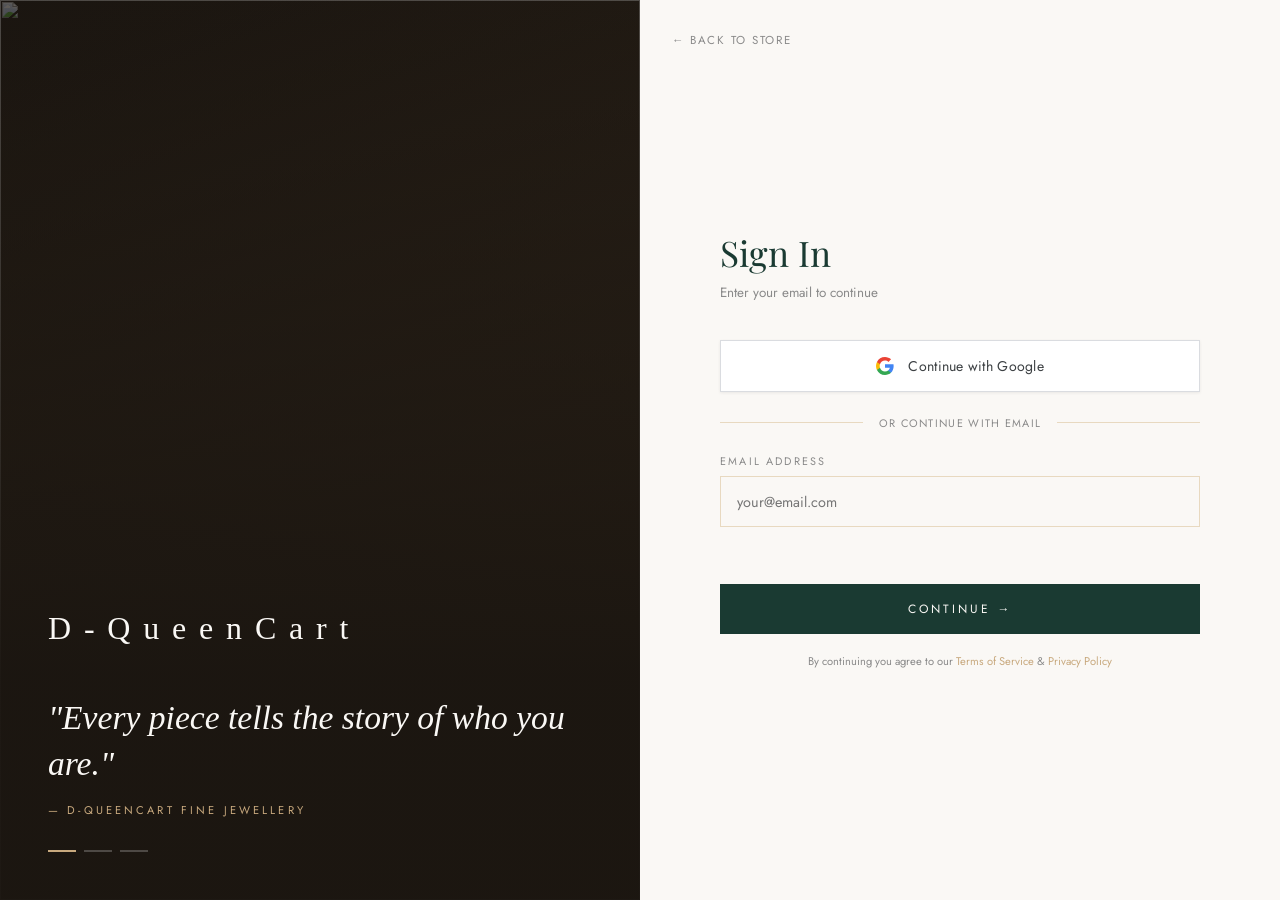
==== commit 40fbfb82: "Refactor: Fix security flaws, architectural duplicates, and UI/UX cursor issues" ====
--- a/admin.html
+++ b/admin.html
@@ -1470,7 +1470,6 @@
     // ═══════════════════════════════════════════════════════════
 
     const ADMIN_EMAIL = 'admin@D-QueenCart.in';
-    const ADMIN_PASS = 'Priya!@Dharshini#Perumal@30091987%&*';
     // REMOVE_BG_KEY removed — now using browser-based AI for free unlimited removals
 
     // ── Cloudinary Config (FREE image hosting — no billing needed) ──────────
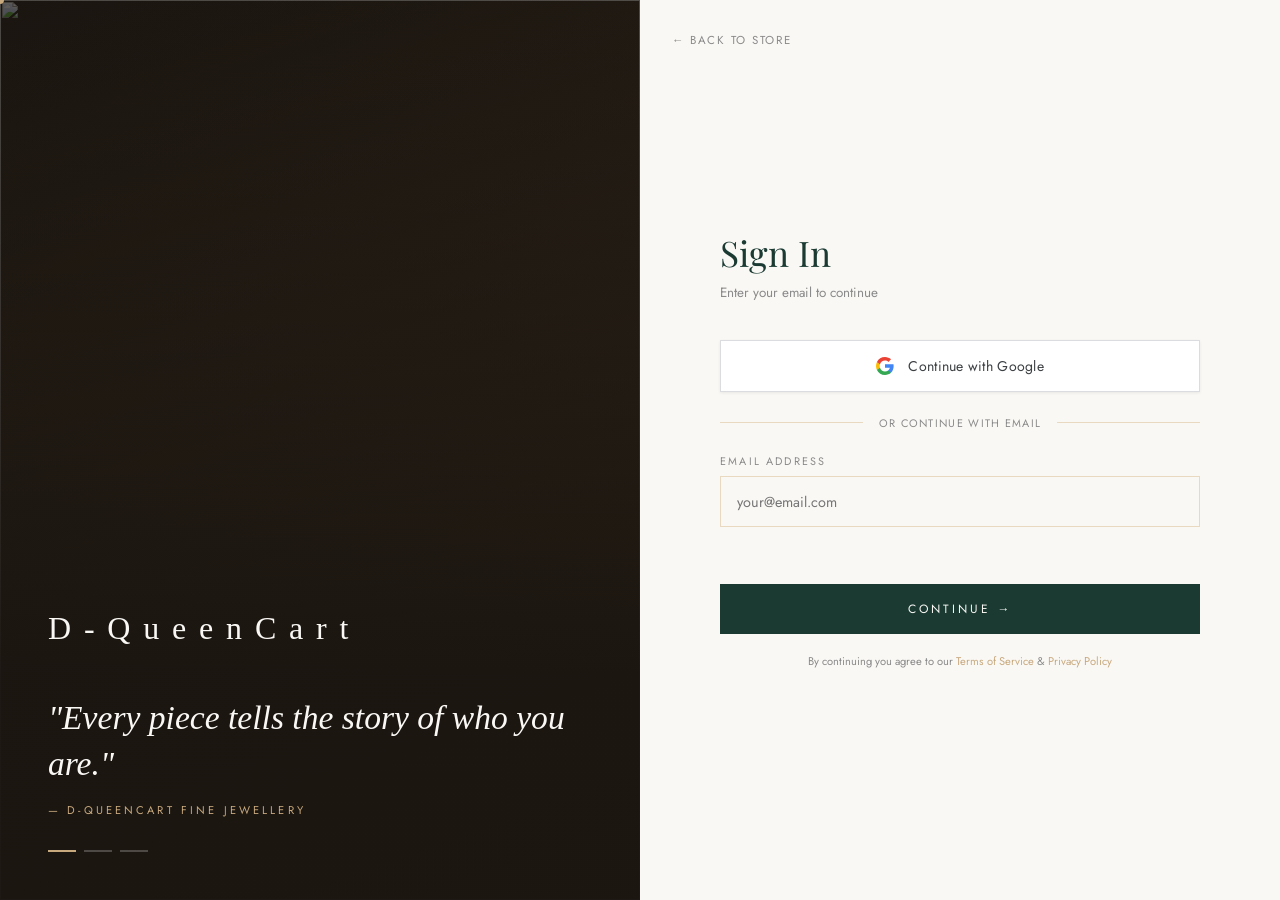
==== commit dda03d48: "feat(cursor): add dot-inside-circle custom cursor to all pages via luxury-ui.js - smooth lag ring, h" ====
--- a/admin.html
+++ b/admin.html
@@ -985,7 +985,6 @@
       }
     }
   </style>
-  <script src="luxury-ui.js"></script>
 </head>
 
 <body>
@@ -1961,7 +1960,12 @@
         if (dbOk()) {
           await db.collection('products').doc(editingId).update(upd);
         }
-
+      } catch (e) {
+        console.warn('Firestore update failed:', e.message);
+        toast('⚠ Firebase update failed, saving locally', 'bad');
+      }
+
+      try {
         // Deletion logic
         if (oldImg && oldImg !== finalImgUrl) {
           deleteCloudinaryImage(oldImg);
@@ -1983,17 +1987,14 @@
       const img = p ? p.image : null;
 
       if (dbOk()) {
-        // Firebase connected — must succeed in Firestore before touching local state
         try {
           await db.collection('products').doc(id).delete();
           if (img) deleteCloudinaryImage(img);
         } catch (e) {
-          // Surface the real error (most commonly: permission denied / not signed in)
-          toast('❌ Delete failed: ' + (e.message || 'Permission denied. Please sign in as admin.'), 'bad');
-          return; // ← stop here; don't touch local cache
+          console.warn('Firestore delete failed:', e.message);
+          toast('⚠ Firebase delete failed, deleting locally', 'bad');
         }
       } else {
-        // No Firebase — allow local-only delete
         if (img) deleteCloudinaryImage(img);
       }
 
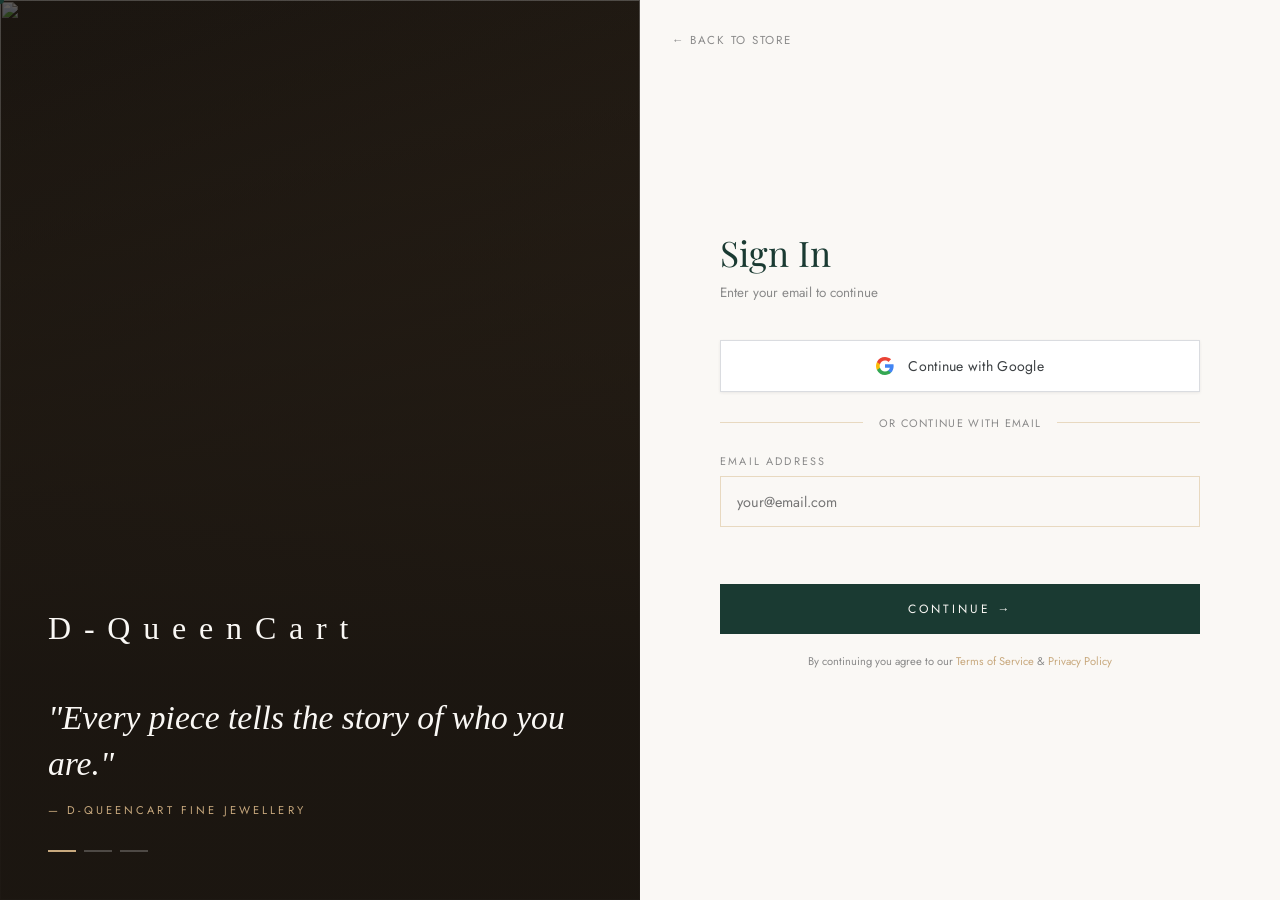
==== commit ba3fd2c1: "chore: add comprehensive mobile responsiveness" ====
--- a/admin.html
+++ b/admin.html
@@ -985,9 +985,11 @@
       }
     }
   </style>
+  <link rel="stylesheet" href="mobile-responsive.css" />
 </head>
 
 <body>
+  <div class="admin-overlay" id="adminOverlay" onclick="toggleAdminSidebar()"></div>
 
   <!-- Auth Gate Removed -->
 
@@ -1092,7 +1094,10 @@
 
   <main class="main">
     <div class="topbar">
-      <h1 class="page-title" id="panelTitle">Dashboard</h1>
+      <div style="display:flex; align-items:center; gap:1rem;">
+        <button class="admin-toggle-btn" id="adminToggle" onclick="toggleAdminSidebar()" style="display:none;">☰</button>
+        <h1 class="page-title" id="panelTitle">Dashboard</h1>
+      </div>
       <div class="topbar-right">
         <div class="notif-btn" title="Notifications">🔔<div class="notif-dot" id="notifDot"></div>
         </div>
@@ -2517,6 +2522,14 @@
     }
 
     // Init is handled by DOMContentLoaded listener above
+
+    function toggleAdminSidebar() {
+      const sidebar = document.querySelector('.sidebar');
+      const overlay = document.getElementById('adminOverlay');
+      sidebar.classList.toggle('open');
+      overlay.classList.toggle('active');
+      document.body.style.overflow = sidebar.classList.contains('open') ? 'hidden' : '';
+    }
   </script>
   <script src="luxury-ui.js"></script>
 </body>
--- a/mobile-responsive.css
+++ b/mobile-responsive.css
@@ -0,0 +1,954 @@
+/* ═══════════════════════════════════════════════════════════════
+   mobile-responsive.css — D-QueenCart Comprehensive Mobile Styles
+   Covers: Navbar, Hero, Products, Cart, Checkout, Auth, Admin
+   ═══════════════════════════════════════════════════════════════ */
+
+/* ─── Global Base ─── */
+*, *::before, *::after { box-sizing: border-box; }
+html { overflow-x: hidden; }
+body { overflow-x: hidden; width: 100%; }
+img { max-width: 100%; height: auto; }
+
+/* ─── Ensure viewport meta is respected ─── */
+@viewport { width: device-width; }
+
+/* ══════════════════════════════════════════════════════════
+   NAVBAR — shared across all pages
+   ══════════════════════════════════════════════════════════ */
+@media (max-width: 1024px) {
+  nav {
+    padding: 0.9rem 1.5rem !important;
+    position: fixed !important;
+    top: 0; left: 0; right: 0;
+    z-index: 1000 !important;
+  }
+
+  .menu-toggle {
+    display: flex !important;
+    flex-direction: column;
+    gap: 5px;
+    cursor: pointer;
+    z-index: 1002 !important;
+    background: none;
+    border: none;
+    padding: 8px;
+    margin: -8px;
+    min-width: 44px;
+    min-height: 44px;
+    align-items: center;
+    justify-content: center;
+  }
+
+  .menu-toggle span {
+    width: 24px;
+    height: 2px;
+    background: var(--dark, #1a3a32);
+    border-radius: 2px;
+    transition: 0.3s ease;
+    display: block;
+  }
+
+  .menu-toggle.active span:nth-child(1) { transform: translateY(7px) rotate(45deg); }
+  .menu-toggle.active span:nth-child(2) { opacity: 0; }
+  .menu-toggle.active span:nth-child(3) { transform: translateY(-7px) rotate(-45deg); }
+
+  /* Mobile nav drawer */
+  .nav-links {
+    position: fixed !important;
+    top: 0 !important;
+    right: -100% !important;
+    left: auto !important;
+    width: 78vw !important;
+    max-width: 300px !important;
+    height: 100vh !important;
+    height: 100dvh !important;
+    background: var(--cream, #faf8f5) !important;
+    flex-direction: column !important;
+    padding: 5.5rem 2rem 2rem !important;
+    box-shadow: -8px 0 40px rgba(0, 0, 0, 0.12) !important;
+    transition: right 0.4s cubic-bezier(0.4, 0, 0.2, 1) !important;
+    gap: 1.6rem !important;
+    z-index: 1001 !important;
+    display: flex !important;
+    overflow-y: auto;
+  }
+
+  .nav-links.active { right: 0 !important; }
+
+  .nav-links li { list-style: none; }
+
+  .nav-links a {
+    font-size: 0.88rem !important;
+    letter-spacing: 0.2em !important;
+    color: var(--dark, #1a3a32) !important;
+    display: block !important;
+    padding: 0.5rem 0 !important;
+    border-bottom: 1px solid rgba(200, 169, 126, 0.15);
+    -webkit-text-fill-color: var(--dark, #1a3a32) !important;
+  }
+
+  .nav-links a:hover, .nav-links a.active {
+    color: var(--gold, #c8a97e) !important;
+    -webkit-text-fill-color: var(--gold, #c8a97e) !important;
+  }
+
+  /* Nav actions shrink */
+  .nav-actions {
+    gap: 0.5rem !important;
+  }
+
+  .btn-nav {
+    padding: 0.45rem 0.85rem !important;
+    font-size: 0.66rem !important;
+  }
+
+  /* Backdrop overlay when drawer is open */
+  .nav-overlay {
+    position: fixed;
+    inset: 0;
+    background: rgba(0, 0, 0, 0.4);
+    z-index: 1000;
+    display: none;
+    backdrop-filter: blur(2px);
+  }
+  .nav-overlay.active { display: block; }
+}
+
+@media (max-width: 600px) {
+  nav { padding: 0.85rem 1rem !important; }
+
+  .nav-logo {
+    font-size: 1.3rem !important;
+    letter-spacing: 0.06em !important;
+  }
+
+  .nav-actions { gap: 0.3rem !important; }
+
+  .btn-nav {
+    padding: 0.4rem 0.7rem !important;
+    font-size: 0.62rem !important;
+    letter-spacing: 0.1em !important;
+  }
+
+  /* Hide username text on very small screens */
+  #navUserName { display: none !important; }
+}
+
+/* ══════════════════════════════════════════════════════════
+   INDEX — HERO SECTION
+   ══════════════════════════════════════════════════════════ */
+@media (max-width: 1024px) {
+  .hero {
+    flex-direction: column !important;
+    height: auto !important;
+    min-height: auto !important;
+    padding-top: 80px !important;
+  }
+
+  .hero-text-block {
+    width: 100% !important;
+    padding: 2.5rem 2rem 2rem !important;
+    text-align: center !important;
+    align-items: center !important;
+  }
+
+  .hero-title { 
+    font-size: clamp(2.4rem, 9vw, 4rem) !important;
+    line-height: 1.1 !important;
+  }
+
+  .hero-float-desc { display: none !important; }
+
+  .hero-gallery {
+    padding: 0 1.5rem 3rem !important;
+    gap: 1rem !important;
+  }
+
+  .hg-left { margin-top: 5vh !important; }
+  .hg-right { margin-top: -5vh !important; }
+  .hg-main { transform: scale(1.05) !important; }
+}
+
+@media (max-width: 600px) {
+  .hero { padding-top: 68px !important; }
+
+  .hero-text-block {
+    padding: 2rem 1.2rem 1.5rem !important;
+  }
+
+  .hero-title {
+    font-size: clamp(2rem, 10vw, 2.8rem) !important;
+    line-height: 1.15 !important;
+  }
+
+  .hero-eyebrow { font-size: 0.6rem !important; }
+
+  .hero-buttons {
+    flex-direction: column !important;
+    width: 100% !important;
+    gap: 0.8rem !important;
+  }
+
+  .btn-pill {
+    width: 100% !important;
+    text-align: center !important;
+    justify-content: center !important;
+    font-size: 0.7rem !important;
+    padding: 0.8rem 1.5rem !important;
+  }
+
+  /* Show only center image on mobile */
+  .hg-left,
+  .hg-right {
+    display: none !important;
+  }
+
+  .hg-main {
+    width: 100% !important;
+    max-width: 280px !important;
+    margin: 0 auto !important;
+    transform: scale(1) !important;
+  }
+
+  .hero-gallery {
+    padding: 0 1.2rem 2.5rem !important;
+    justify-content: center !important;
+  }
+}
+
+/* ══════════════════════════════════════════════════════════
+   INDEX — STATS STRIP
+   ══════════════════════════════════════════════════════════ */
+@media (max-width: 1024px) {
+  .stats-strip {
+    flex-wrap: wrap !important;
+    gap: 2rem !important;
+    padding: 3rem 2rem !important;
+    justify-content: center;
+  }
+}
+
+@media (max-width: 600px) {
+  .stats-strip {
+    display: grid !important;
+    grid-template-columns: 1fr 1fr !important;
+    gap: 1.5rem !important;
+    padding: 2rem 1.5rem !important;
+    text-align: center;
+  }
+
+  .stat-num { font-size: 2rem !important; }
+}
+
+/* ══════════════════════════════════════════════════════════
+   INDEX — MARQUEE
+   ══════════════════════════════════════════════════════════ */
+@media (max-width: 600px) {
+  .marquee-item { font-size: 0.85rem !important; }
+}
+
+/* ══════════════════════════════════════════════════════════
+   INDEX — CATEGORIES SECTION
+   ══════════════════════════════════════════════════════════ */
+@media (max-width: 1024px) {
+  .categories-section { padding: 4rem 2rem !important; }
+  .categories-grid {
+    grid-template-columns: repeat(2, 1fr) !important;
+    gap: 1rem !important;
+  }
+  .cat-card img { height: 260px !important; }
+}
+
+@media (max-width: 600px) {
+  .categories-section { padding: 3rem 1.2rem !important; }
+  .categories-grid {
+    grid-template-columns: 1fr 1fr !important;
+    gap: 0.75rem !important;
+  }
+  .cat-card img { height: 200px !important; }
+  .cat-name { font-size: 1.1rem !important; }
+}
+
+@media (max-width: 380px) {
+  .categories-grid { grid-template-columns: 1fr !important; }
+  .cat-card img { height: 240px !important; }
+}
+
+/* ══════════════════════════════════════════════════════════
+   INDEX — EDITORIAL BANNER
+   ══════════════════════════════════════════════════════════ */
+@media (max-width: 1024px) {
+  .editorial-banner {
+    grid-template-columns: 1fr !important;
+    min-height: auto !important;
+  }
+
+  .editorial-img-slider { min-height: 320px !important; }
+
+  .editorial-text {
+    padding: 3rem 2rem !important;
+    text-align: center !important;
+    align-items: center !important;
+  }
+
+  .editorial-text p { max-width: 100% !important; }
+}
+
+@media (max-width: 600px) {
+  .editorial-img-slider { min-height: 250px !important; }
+  .editorial-text { padding: 2.5rem 1.5rem !important; }
+  .editorial-text h2 { font-size: clamp(1.6rem, 7vw, 2.2rem) !important; }
+  .btn-pill-light {
+    width: 100% !important;
+    text-align: center !important;
+    justify-content: center !important;
+  }
+}
+
+/* ══════════════════════════════════════════════════════════
+   INDEX — ABOUT SECTION
+   ══════════════════════════════════════════════════════════ */
+@media (max-width: 1024px) {
+  .about-section {
+    grid-template-columns: 1fr !important;
+    gap: 3rem !important;
+    padding: 5rem 2rem !important;
+  }
+  .about-imgs { height: 360px !important; }
+}
+
+@media (max-width: 600px) {
+  .about-section { padding: 3.5rem 1.2rem !important; }
+  .about-imgs { height: 280px !important; }
+  .about-badge { display: none !important; }
+  .about-img-1 { width: 68% !important; height: 78% !important; }
+  .about-img-2 { width: 54% !important; height: 60% !important; }
+}
+
+/* ══════════════════════════════════════════════════════════
+   INDEX — PRODUCTS SECTION
+   ══════════════════════════════════════════════════════════ */
+@media (max-width: 1024px) {
+  .products-section { padding: 5rem 2rem !important; }
+
+  .section-header {
+    flex-direction: column !important;
+    align-items: flex-start !important;
+    gap: 1rem !important;
+  }
+
+  .products-grid {
+    grid-template-columns: repeat(2, 1fr) !important;
+    gap: 1.5rem !important;
+  }
+
+  .product-img-wrap img { height: 240px !important; }
+}
+
+@media (max-width: 600px) {
+  .products-section { padding: 3rem 1.2rem !important; }
+
+  .products-grid {
+    grid-template-columns: repeat(2, 1fr) !important;
+    gap: 1rem !important;
+  }
+
+  .product-img-wrap img { height: 190px !important; }
+  .product-name { font-size: 0.9rem !important; }
+}
+
+@media (max-width: 380px) {
+  .products-grid { grid-template-columns: 1fr !important; }
+  .product-img-wrap img { height: 260px !important; }
+}
+
+/* ══════════════════════════════════════════════════════════
+   INDEX — GALLERY STRIP
+   ══════════════════════════════════════════════════════════ */
+@media (max-width: 1024px) {
+  .gallery-strip { grid-template-columns: repeat(3, 1fr) !important; }
+}
+
+@media (max-width: 600px) {
+  .gallery-strip { grid-template-columns: repeat(2, 1fr) !important; }
+  .gallery-strip img { height: 160px !important; }
+}
+
+/* ══════════════════════════════════════════════════════════
+   INDEX — TESTIMONIALS
+   ══════════════════════════════════════════════════════════ */
+@media (max-width: 1024px) {
+  .testimonials-section { padding: 5rem 2rem !important; }
+  .testimonials-grid {
+    grid-template-columns: 1fr !important;
+    gap: 1.5rem !important;
+  }
+}
+
+@media (max-width: 600px) {
+  .testimonials-section { padding: 3rem 1.2rem !important; }
+  .testimonial-card { padding: 2rem 1.5rem !important; }
+}
+
+/* ══════════════════════════════════════════════════════════
+   INDEX — NEWSLETTER
+   ══════════════════════════════════════════════════════════ */
+@media (max-width: 1024px) {
+  .newsletter-section { padding: 4rem 2rem !important; }
+}
+
+@media (max-width: 600px) {
+  .newsletter-section { padding: 3rem 1.2rem !important; }
+
+  .newsletter-form {
+    flex-direction: column !important;
+    background: transparent !important;
+    border: none !important;
+    gap: 0.8rem !important;
+  }
+
+  .newsletter-input {
+    border-radius: 30px !important;
+    border: 1px solid rgba(255, 255, 255, 0.2) !important;
+    width: 100% !important;
+    text-align: center !important;
+  }
+
+  .btn-subscribe {
+    border-radius: 30px !important;
+    width: 100% !important;
+    padding: 1rem !important;
+  }
+
+  .newsletter-sub { font-size: 0.82rem !important; }
+}
+
+/* ══════════════════════════════════════════════════════════
+   FOOTER
+   ══════════════════════════════════════════════════════════ */
+@media (max-width: 1024px) {
+  footer { padding: 4rem 2rem 2rem !important; }
+  .footer-grid {
+    grid-template-columns: 1fr 1fr !important;
+    gap: 2rem !important;
+  }
+}
+
+@media (max-width: 600px) {
+  footer { padding: 3rem 1.2rem 2rem !important; }
+
+  .footer-grid {
+    grid-template-columns: 1fr !important;
+    gap: 2rem !important;
+  }
+
+  .footer-logo { font-size: 1.5rem !important; }
+  .footer-desc { max-width: 100% !important; }
+
+  .footer-bottom {
+    flex-direction: column !important;
+    gap: 1.2rem !important;
+    text-align: center !important;
+  }
+
+  .social-links { justify-content: center !important; }
+}
+
+/* ══════════════════════════════════════════════════════════
+   SECTION TYPOGRAPHY — Global
+   ══════════════════════════════════════════════════════════ */
+@media (max-width: 600px) {
+  .section-title {
+    font-size: clamp(1.6rem, 7vw, 2.2rem) !important;
+  }
+
+  .page-title {
+    font-size: clamp(1.8rem, 8vw, 2.5rem) !important;
+  }
+}
+
+/* ══════════════════════════════════════════════════════════
+   PRODUCTS PAGE (products.html) — Sidebar + Grid
+   ══════════════════════════════════════════════════════════ */
+@media (max-width: 1024px) {
+  .page-header { padding: 6rem 2rem 2rem !important; }
+
+  nav { padding: 0.9rem 2rem !important; }
+
+  .shop-wrapper {
+    grid-template-columns: 1fr !important;
+    padding: 1.5rem 2rem 4rem !important;
+    gap: 1.5rem !important;
+  }
+
+  .sidebar {
+    position: static !important;
+    width: 100% !important;
+    padding: 1.5rem !important;
+    border-radius: 10px !important;
+    box-shadow: 0 4px 20px rgba(0, 0, 0, 0.05) !important;
+  }
+
+  /* Collapsible sidebar on tablet */
+  .sidebar-toggle-btn {
+    display: flex !important;
+    width: 100%;
+    align-items: center;
+    justify-content: space-between;
+    background: none;
+    border: 1px solid var(--gold-light);
+    padding: 0.8rem 1.2rem;
+    font-size: 0.8rem;
+    letter-spacing: 0.2em;
+    text-transform: uppercase;
+    cursor: pointer;
+    color: var(--dark);
+    border-radius: 6px;
+    margin-bottom: 1rem;
+  }
+
+  .products-grid { 
+    grid-template-columns: repeat(2, 1fr) !important;
+    gap: 1.2rem !important;
+  }
+
+  .products-toolbar {
+    flex-wrap: wrap !important;
+    gap: 0.8rem !important;
+  }
+}
+
+@media (max-width: 600px) {
+  .page-header {
+    padding: 5.5rem 1.2rem 1.5rem !important;
+    text-align: center !important;
+  }
+
+  .page-title { font-size: clamp(1.8rem, 8vw, 2.5rem) !important; }
+
+  .shop-wrapper {
+    padding: 1rem 1.2rem 3rem !important;
+    gap: 1.2rem !important;
+  }
+
+  .products-grid {
+    grid-template-columns: repeat(2, 1fr) !important;
+    gap: 0.8rem !important;
+  }
+
+  .product-img-wrap img {
+    max-height: 200px !important;
+    height: auto !important;
+  }
+
+  .products-toolbar {
+    flex-direction: column !important;
+    align-items: flex-start !important;
+    gap: 0.8rem !important;
+  }
+
+  .sort-select {
+    width: 100% !important;
+    padding: 0.6rem !important;
+  }
+
+  .view-toggle { align-self: flex-end; }
+}
+
+@media (max-width: 380px) {
+  .products-grid { grid-template-columns: 1fr !important; }
+}
+
+/* ══════════════════════════════════════════════════════════
+   CART PAGE (cart.html)
+   ══════════════════════════════════════════════════════════ */
+@media (max-width: 1024px) {
+  .cart-layout { gap: 2rem !important; }
+  .page-wrapper { padding: 7rem 2rem 4rem !important; }
+}
+
+@media (max-width: 900px) {
+  .cart-layout {
+    grid-template-columns: 1fr !important;
+    gap: 2rem !important;
+  }
+
+  .cart-header { display: none !important; }
+
+  .cart-item {
+    display: flex !important;
+    flex-wrap: wrap !important;
+    align-items: flex-start !important;
+    gap: 1rem !important;
+    position: relative !important;
+    padding: 1.5rem 0 !important;
+  }
+
+  .cart-item-info { width: 100% !important; }
+
+  /* Hide price column in mobile layout (shown inline) */
+  .cart-item > div:nth-child(2) { display: none !important; }
+
+  .qty-control { margin-right: auto !important; }
+
+  .remove-btn {
+    position: absolute !important;
+    top: 1rem !important;
+    right: 0 !important;
+  }
+
+  .order-summary {
+    position: static !important;
+    margin-top: 0 !important;
+  }
+}
+
+@media (max-width: 600px) {
+  .page-wrapper { padding: 5.5rem 1.2rem 3rem !important; }
+
+  .page-title { font-size: clamp(1.6rem, 7vw, 2rem) !important; }
+
+  .cart-item-img {
+    width: 65px !important;
+    height: 65px !important;
+  }
+
+  .cart-item-name {
+    font-size: 0.95rem !important;
+    max-width: 75% !important;
+  }
+
+  .cart-item { gap: 0.8rem !important; padding: 1.2rem 0 !important; }
+
+  .order-summary { padding: 1.5rem 1.2rem !important; }
+
+  .summary-title { font-size: 1.15rem !important; margin-bottom: 1rem !important; }
+
+  .coupon-row {
+    flex-direction: column !important;
+    gap: 0.6rem !important;
+  }
+
+  .btn-coupon { width: 100% !important; }
+
+  .trust-badges {
+    flex-wrap: wrap !important;
+    gap: 0.8rem !important;
+    justify-content: center !important;
+  }
+
+  .badge-item { min-width: 40% !important; }
+
+  .btn-checkout, .btn-continue {
+    font-size: 0.72rem !important;
+  }
+}
+
+/* ══════════════════════════════════════════════════════════
+   CHECKOUT PAGE (checkout.html)
+   ══════════════════════════════════════════════════════════ */
+@media (max-width: 1024px) {
+  nav { padding: 0.9rem 1.5rem !important; }
+}
+
+@media (max-width: 900px) {
+  .checkout-layout {
+    grid-template-columns: 1fr !important;
+    gap: 1.5rem !important;
+  }
+
+  .order-summary.sticky, 
+  .order-summary[style*="sticky"] {
+    position: static !important;
+  }
+
+  /* Show order summary before the form on mobile */
+  .checkout-layout {
+    display: flex !important;
+    flex-direction: column-reverse !important;
+  }
+}
+
+@media (max-width: 640px) {
+  .page-wrapper { padding: 7.5rem 1.2rem 4rem !important; }
+
+  .checkout-progress { 
+    padding: 0.6rem 1rem !important;
+    top: 56px !important;
+  }
+
+  .prog-label { display: none !important; }
+
+  .prog-dot { 
+    width: 28px !important;
+    height: 28px !important;
+    font-size: 0.7rem !important;
+  }
+
+  .form-row { grid-template-columns: 1fr !important; }
+  .form-card-body { padding: 1.2rem !important; }
+  .form-card-header { padding: 1rem 1.2rem !important; }
+
+  .payment-opt { 
+    padding: 1rem !important;
+    gap: 0.8rem !important;
+  }
+
+  .payment-opt-name { font-size: 0.85rem !important; }
+  .payment-opt-sub { font-size: 0.72rem !important; }
+
+  .summary-items { max-height: 200px !important; }
+
+  .cta-area { padding: 0 1.2rem 1.2rem !important; }
+
+  .secure-badges { flex-wrap: wrap !important; gap: 0.5rem !important; }
+
+  .success-card {
+    padding: 2rem 1.5rem !important;
+    margin: 1rem !important;
+  }
+
+  .success-title { font-size: 1.6rem !important; }
+}
+
+@media (max-width: 400px) {
+  .page-wrapper { padding: 7rem 0.8rem 3rem !important; }
+}
+
+/* ══════════════════════════════════════════════════════════
+   AUTH PAGE (auth.html)
+   ══════════════════════════════════════════════════════════ */
+@media (max-width: 900px) {
+  body.auth-page { grid-template-columns: 1fr !important; }
+  .visual { display: none !important; }
+  .panel {
+    padding: 3rem 2rem !important;
+    min-height: 100vh !important;
+    min-height: 100dvh !important;
+  }
+}
+
+@media (max-width: 480px) {
+  .panel { padding: 2.5rem 1.4rem !important; }
+  .form-title { font-size: 1.8rem !important; }
+  .btn-google { padding: 0.85rem 1rem !important; font-size: 0.82rem !important; }
+}
+
+/* ══════════════════════════════════════════════════════════
+   ADMIN PAGE — Sidebar, Header, Tables, Charts
+   ══════════════════════════════════════════════════════════ */
+@media (max-width: 1024px) {
+  /* Admin sidebar becomes a top-slide or hidden drawer */
+  .admin-sidebar {
+    position: fixed !important;
+    left: -280px !important;
+    top: 0 !important;
+    height: 100vh !important;
+    height: 100dvh !important;
+    width: 260px !important;
+    z-index: 1100 !important;
+    transition: left 0.3s cubic-bezier(0.4, 0, 0.2, 1) !important;
+    overflow-y: auto !important;
+  }
+
+  .admin-sidebar.open { left: 0 !important; }
+
+  .admin-main {
+    margin-left: 0 !important;
+    width: 100% !important;
+    padding: 1rem !important;
+  }
+
+  .admin-topbar {
+    padding: 1rem !important;
+    position: sticky !important;
+    top: 0 !important;
+    z-index: 900 !important;
+  }
+
+  .admin-toggle-btn {
+    display: flex !important;
+    align-items: center;
+    justify-content: center;
+    width: 40px;
+    height: 40px;
+    background: none;
+    border: 1px solid rgba(0, 0, 0, 0.1);
+    border-radius: 8px;
+    cursor: pointer;
+    font-size: 1.2rem;
+    flex-shrink: 0;
+  }
+
+  /* Admin overlay */
+  .admin-overlay {
+    position: fixed;
+    inset: 0;
+    background: rgba(0, 0, 0, 0.5);
+    z-index: 1099;
+    display: none;
+    backdrop-filter: blur(2px);
+  }
+  .admin-overlay.active { display: block !important; }
+}
+
+@media (max-width: 768px) {
+  /* Admin stats grid */
+  .stats-grid, .admin-stats {
+    grid-template-columns: repeat(2, 1fr) !important;
+    gap: 1rem !important;
+  }
+
+  .stat-card, .admin-stat-card {
+    padding: 1.2rem !important;
+  }
+
+  /* Admin charts */
+  .charts-grid, .admin-charts {
+    grid-template-columns: 1fr !important;
+    gap: 1.5rem !important;
+  }
+
+  .chart-card { 
+    padding: 1.5rem 1rem !important;
+    min-height: 280px !important;
+  }
+
+  /* Admin tables — horizontal scroll */
+  .table-wrapper, .admin-table-wrap {
+    overflow-x: auto !important;
+    -webkit-overflow-scrolling: touch !important;
+    width: 100% !important;
+  }
+
+  .data-table, .admin-table {
+    min-width: 600px !important;
+  }
+
+  /* Admin top bar */
+  .admin-topbar {
+    flex-wrap: wrap !important;
+    gap: 0.8rem !important;
+  }
+
+  .admin-search { width: 100% !important; }
+
+  /* Admin tabs */
+  .admin-tabs {
+    overflow-x: auto !important;
+    -webkit-overflow-scrolling: touch !important;
+    flex-wrap: nowrap !important;
+    gap: 0 !important;
+    padding-bottom: 2px !important;
+  }
+
+  .admin-tab {
+    white-space: nowrap !important;
+    flex-shrink: 0 !important;
+  }
+}
+
+@media (max-width: 600px) {
+  .stats-grid, .admin-stats {
+    grid-template-columns: 1fr 1fr !important;
+    gap: 0.8rem !important;
+  }
+
+  .stat-card, .admin-stat-card {
+    padding: 1rem !important;
+  }
+
+  .admin-main {
+    padding: 0.8rem !important;
+  }
+
+  /* Admin product form */
+  .admin-form-grid {
+    grid-template-columns: 1fr !important;
+  }
+
+  /* Admin modal */
+  .admin-modal-content,
+  .modal-content {
+    margin: 1rem !important;
+    max-width: calc(100vw - 2rem) !important;
+    max-height: 90vh !important;
+    max-height: 90dvh !important;
+    overflow-y: auto !important;
+    border-radius: 12px !important;
+  }
+
+  /* Admin card header */
+  .card-header {
+    flex-direction: column !important;
+    align-items: flex-start !important;
+    gap: 0.8rem !important;
+  }
+}
+
+/* ══════════════════════════════════════════════════════════
+   TOAST — position fix for mobile
+   ══════════════════════════════════════════════════════════ */
+@media (max-width: 600px) {
+  .toast {
+    bottom: 1rem !important;
+    right: 1rem !important;
+    left: 1rem !important;
+    text-align: center !important;
+    font-size: 0.78rem !important;
+    padding: 0.85rem 1.2rem !important;
+  }
+}
+
+/* ══════════════════════════════════════════════════════════
+   UTILITY — Touch-friendly tap targets
+   ══════════════════════════════════════════════════════════ */
+@media (max-width: 1024px) {
+  .qty-btn {
+    width: 36px !important;
+    height: 36px !important;
+    min-width: 36px !important;
+  }
+
+  .btn-wish {
+    width: 40px !important;
+    height: 40px !important;
+  }
+
+  /* Ensure product actions are visible on touch */
+  .product-card .product-actions {
+    transform: translateY(0) !important;
+    position: static !important;
+    background: rgba(26, 58, 50, 0.92) !important;
+    padding: 0.6rem !important;
+    display: flex !important;
+    gap: 0.5rem !important;
+  }
+}
+
+@media (min-width: 1025px) {
+  /* Restore hover behavior on desktop */
+  .product-card .product-actions {
+    position: absolute !important;
+    transform: translateY(100%) !important;
+  }
+
+  .product-card:hover .product-actions {
+    transform: translateY(0) !important;
+  }
+}
+
+/* ══════════════════════════════════════════════════════════
+   EXTRA SMALL SCREENS (≤ 360px)
+   ══════════════════════════════════════════════════════════ */
+@media (max-width: 360px) {
+  nav { padding: 0.7rem 0.8rem !important; }
+  .nav-logo { font-size: 1.15rem !important; }
+  .btn-nav { padding: 0.35rem 0.6rem !important; font-size: 0.58rem !important; }
+
+  .hero-title { font-size: 1.8rem !important; }
+  .hero-text-block { padding: 1.5rem 0.8rem !important; }
+
+  .products-grid { grid-template-columns: 1fr !important; }
+  .categories-grid { grid-template-columns: 1fr !important; }
+}
